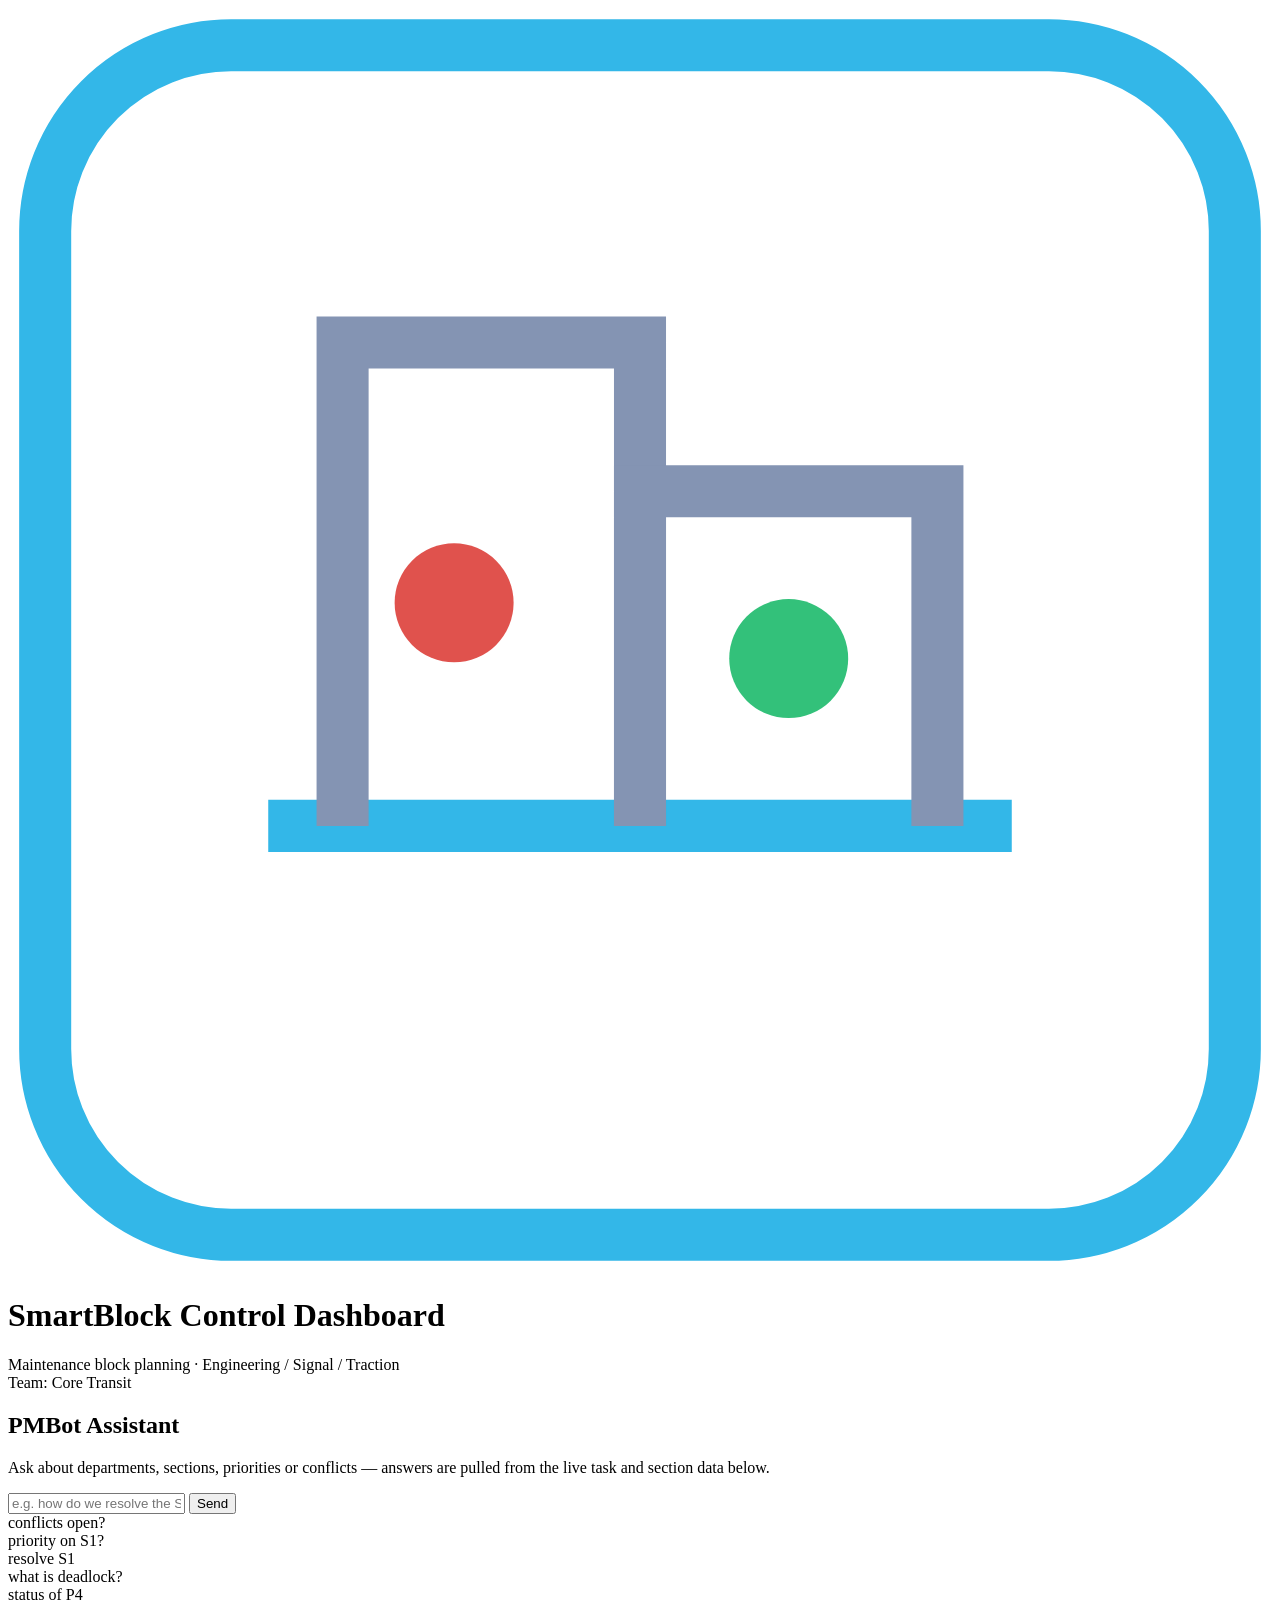
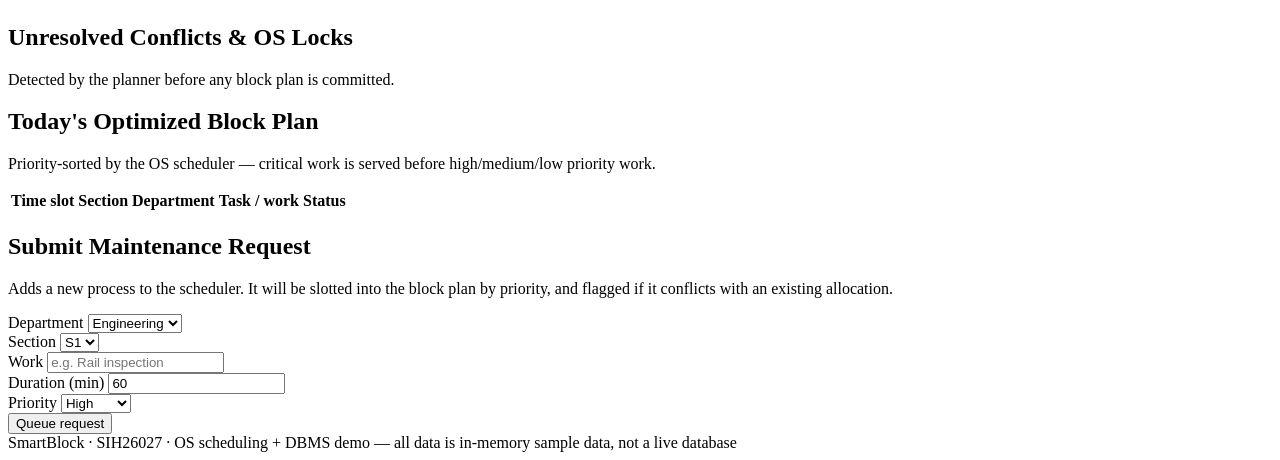
==== frontend/index.html @ 243f88e5 "Add initial HTML structure for SmartBlock dashboard" ====
<!DOCTYPE html>
<html lang="en">
<head>
<meta charset="UTF-8">
<meta name="viewport" content="width=device-width, initial-scale=1.0">
<title>SmartBlock — Control Dashboard</title>
<link rel="stylesheet" href="styles.css">
</head>
<body>
<div class="wrap">

  <header>
    <div class="title-block">
      <svg class="rail-mark" viewBox="0 0 34 34" fill="none">
        <rect x="1" y="1" width="32" height="32" rx="5" stroke="#33b7e8" stroke-width="1.4"/>
        <path d="M7 22 L27 22" stroke="#33b7e8" stroke-width="1.4"/>
        <path d="M9 22 L9 9 L17 9 L17 22" stroke="#8494b3" stroke-width="1.4" fill="none"/>
        <path d="M17 22 L17 13 L25 13 L25 22" stroke="#8494b3" stroke-width="1.4" fill="none"/>
        <circle cx="12" cy="16" r="1.6" fill="#e0524d"/>
        <circle cx="21" cy="17.5" r="1.6" fill="#33c17a"/>
      </svg>
      <div>
        <h1>SmartBlock Control Dashboard</h1>
        <div class="subtitle">Maintenance block planning · Engineering / Signal / Traction</div>
      </div>
    </div>
    <div class="team-badge" id="teamBadge">Team: Core Transit</div>
  </header>

  <section class="stats" id="statStrip"></section>

  <section class="grid-2">
    <div class="panel">
      <h2><span class="dot"></span>PMBot Assistant</h2>
      <p class="hint">Ask about departments, sections, priorities or conflicts — answers are pulled from the live task and section data below.</p>
      <div class="chat-log" id="chatLog"></div>
      <div class="chat-input-row">
        <input id="chatInput" type="text" placeholder="e.g. how do we resolve the S1 conflict?" autocomplete="off">
        <button id="chatSend">Send</button>
      </div>
      <div class="suggest-row">
        <div class="suggest-chip" data-q="How many conflicts are open?">conflicts open?</div>
        <div class="suggest-chip" data-q="Who has priority on S1?">priority on S1?</div>
        <div class="suggest-chip" data-q="Resolve the S1 conflict">resolve S1</div>
        <div class="suggest-chip" data-q="What is deadlock?">what is deadlock?</div>
        <div class="suggest-chip" data-q="Status of P4">status of P4</div>
      </div>
    </div>

    <div class="panel">
      <h2><span class="dot" style="background:var(--red);box-shadow:0 0 6px var(--red);"></span>Unresolved Conflicts &amp; OS Locks</h2>
      <p class="hint">Detected by the planner before any block plan is committed.</p>
      <ul class="conflict-list" id="conflictList"></ul>
    </div>
  </section>

  <section class="panel table-panel">
    <h2><span class="dot" style="background:var(--green);box-shadow:0 0 6px var(--green);"></span>Today's Optimized Block Plan</h2>
    <p class="hint">Priority-sorted by the OS scheduler — critical work is served before high/medium/low priority work.</p>
    <table>
      <thead>
        <tr><th>Time slot</th><th>Section</th><th>Department</th><th>Task / work</th><th>Status</th></tr>
      </thead>
      <tbody id="planBody"></tbody>
    </table>
  </section>

 
  <section class="panel" id="requestPanel">
    <h2><span class="dot" style="background:var(--amber);box-shadow:0 0 6px var(--amber);"></span>Submit Maintenance Request</h2>
    <p class="hint">Adds a new process to the scheduler. It will be slotted into the block plan by priority, and flagged if it conflicts with an existing allocation.</p>
    <form id="requestForm" class="request-form">
      <div class="field">
        <label for="fDept">Department</label>
        <select id="fDept">
          <option>Engineering</option>
          <option>Signal</option>
          <option>Traction</option>
        </select>
      </div>
      <div class="field">
        <label for="fSection">Section</label>
        <select id="fSection">
          <option>S1</option>
          <option>S2</option>
          <option>S3</option>
        </select>
      </div>
      <div class="field">
        <label for="fWork">Work</label>
        <input id="fWork" type="text" placeholder="e.g. Rail inspection" required>
      </div>
      <div class="field">
        <label for="fDuration">Duration (min)</label>
        <input id="fDuration" type="number" min="15" step="15" value="60" required>
      </div>
      <div class="field">
        <label for="fPriority">Priority</label>
        <select id="fPriority">
          <option value="1">Critical</option>
          <option value="2" selected>High</option>
          <option value="3">Medium</option>
          <option value="4">Low</option>
        </select>
      </div>
      <button type="submit">Queue request</button>
    </form>
    <div id="requestFeedback" class="request-feedback" aria-live="polite"></div>
  </section>

  <footer>SmartBlock · SIH26027 · OS scheduling + DBMS demo — all data is in-memory sample data, not a live database</footer>
</div>

<script src="script.js"></script>
</body>
</html>
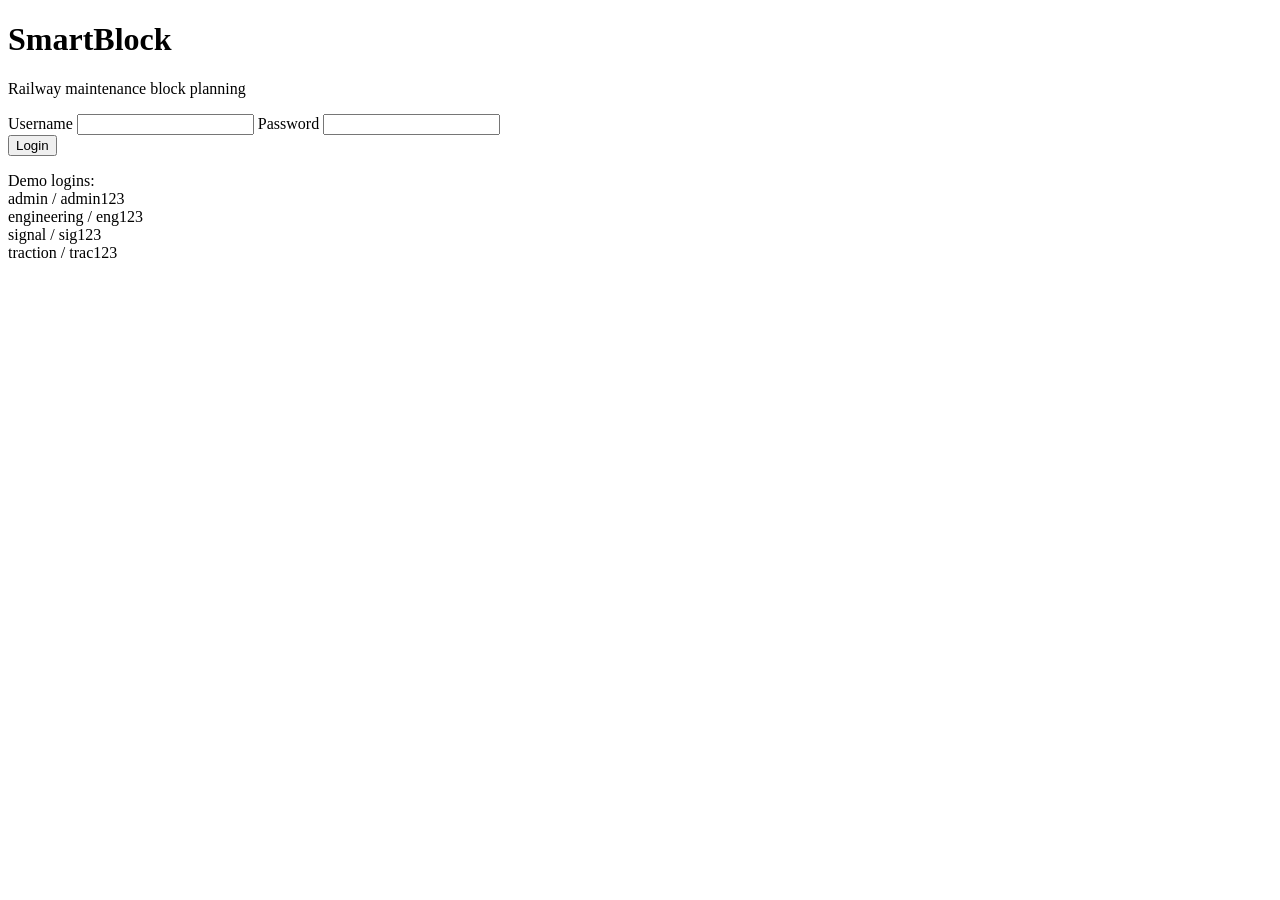
==== commit 9e7f034c: "Refactor login page structure and functionality Updated the login page title and styles, added login" ====
--- a/frontend/index.html
+++ b/frontend/index.html
@@ -1,116 +1,51 @@
 <!DOCTYPE html>
-<html lang="en">
+<html>
 <head>
-<meta charset="UTF-8">
-<meta name="viewport" content="width=device-width, initial-scale=1.0">
-<title>SmartBlock — Control Dashboard</title>
-<link rel="stylesheet" href="styles.css">
+  <title>SmartBlock Login</title>
+  <link rel="stylesheet" href="style.css">
 </head>
 <body>
-<div class="wrap">
+  <div class="box login-box">
+    <h1>SmartBlock</h1>
+    <p class="hint">Railway maintenance block planning</p>
 
-  <header>
-    <div class="title-block">
-      <svg class="rail-mark" viewBox="0 0 34 34" fill="none">
-        <rect x="1" y="1" width="32" height="32" rx="5" stroke="#33b7e8" stroke-width="1.4"/>
-        <path d="M7 22 L27 22" stroke="#33b7e8" stroke-width="1.4"/>
-        <path d="M9 22 L9 9 L17 9 L17 22" stroke="#8494b3" stroke-width="1.4" fill="none"/>
-        <path d="M17 22 L17 13 L25 13 L25 22" stroke="#8494b3" stroke-width="1.4" fill="none"/>
-        <circle cx="12" cy="16" r="1.6" fill="#e0524d"/>
-        <circle cx="21" cy="17.5" r="1.6" fill="#33c17a"/>
-      </svg>
-      <div>
-        <h1>SmartBlock Control Dashboard</h1>
-        <div class="subtitle">Maintenance block planning · Engineering / Signal / Traction</div>
-      </div>
-    </div>
-    <div class="team-badge" id="teamBadge">Team: Core Transit</div>
-  </header>
+    <label>Username</label>
+    <input type="text" id="username">
 
-  <section class="stats" id="statStrip"></section>
+    <label>Password</label>
+    <input type="password" id="password">
 
-  <section class="grid-2">
-    <div class="panel">
-      <h2><span class="dot"></span>PMBot Assistant</h2>
-      <p class="hint">Ask about departments, sections, priorities or conflicts — answers are pulled from the live task and section data below.</p>
-      <div class="chat-log" id="chatLog"></div>
-      <div class="chat-input-row">
-        <input id="chatInput" type="text" placeholder="e.g. how do we resolve the S1 conflict?" autocomplete="off">
-        <button id="chatSend">Send</button>
-      </div>
-      <div class="suggest-row">
-        <div class="suggest-chip" data-q="How many conflicts are open?">conflicts open?</div>
-        <div class="suggest-chip" data-q="Who has priority on S1?">priority on S1?</div>
-        <div class="suggest-chip" data-q="Resolve the S1 conflict">resolve S1</div>
-        <div class="suggest-chip" data-q="What is deadlock?">what is deadlock?</div>
-        <div class="suggest-chip" data-q="Status of P4">status of P4</div>
-      </div>
-    </div>
+    <div class="error" id="error"></div>
+    <button onclick="doLogin()">Login</button>
 
-    <div class="panel">
-      <h2><span class="dot" style="background:var(--red);box-shadow:0 0 6px var(--red);"></span>Unresolved Conflicts &amp; OS Locks</h2>
-      <p class="hint">Detected by the planner before any block plan is committed.</p>
-      <ul class="conflict-list" id="conflictList"></ul>
-    </div>
-  </section>
+    <p class="hint">
+      Demo logins:<br>
+      admin / admin123<br>
+      engineering / eng123<br>
+      signal / sig123<br>
+      traction / trac123
+    </p>
+  </div>
 
-  <section class="panel table-panel">
-    <h2><span class="dot" style="background:var(--green);box-shadow:0 0 6px var(--green);"></span>Today's Optimized Block Plan</h2>
-    <p class="hint">Priority-sorted by the OS scheduler — critical work is served before high/medium/low priority work.</p>
-    <table>
-      <thead>
-        <tr><th>Time slot</th><th>Section</th><th>Department</th><th>Task / work</th><th>Status</th></tr>
-      </thead>
-      <tbody id="planBody"></tbody>
-    </table>
-  </section>
+  <script src="script.js"></script>
+  <script>
+    function doLogin() {
+      var u = document.getElementById('username').value.trim().toLowerCase();
+      var p = document.getElementById('password').value;
+      var found = USERS.filter(function (x) { return x.username === u && x.password === p; })[0];
 
- 
-  <section class="panel" id="requestPanel">
-    <h2><span class="dot" style="background:var(--amber);box-shadow:0 0 6px var(--amber);"></span>Submit Maintenance Request</h2>
-    <p class="hint">Adds a new process to the scheduler. It will be slotted into the block plan by priority, and flagged if it conflicts with an existing allocation.</p>
-    <form id="requestForm" class="request-form">
-      <div class="field">
-        <label for="fDept">Department</label>
-        <select id="fDept">
-          <option>Engineering</option>
-          <option>Signal</option>
-          <option>Traction</option>
-        </select>
-      </div>
-      <div class="field">
-        <label for="fSection">Section</label>
-        <select id="fSection">
-          <option>S1</option>
-          <option>S2</option>
-          <option>S3</option>
-        </select>
-      </div>
-      <div class="field">
-        <label for="fWork">Work</label>
-        <input id="fWork" type="text" placeholder="e.g. Rail inspection" required>
-      </div>
-      <div class="field">
-        <label for="fDuration">Duration (min)</label>
-        <input id="fDuration" type="number" min="15" step="15" value="60" required>
-      </div>
-      <div class="field">
-        <label for="fPriority">Priority</label>
-        <select id="fPriority">
-          <option value="1">Critical</option>
-          <option value="2" selected>High</option>
-          <option value="3">Medium</option>
-          <option value="4">Low</option>
-        </select>
-      </div>
-      <button type="submit">Queue request</button>
-    </form>
-    <div id="requestFeedback" class="request-feedback" aria-live="polite"></div>
-  </section>
+      if (!found) {
+        document.getElementById('error').textContent = 'Wrong username or password';
+        return;
+      }
+      sessionStorage.setItem('user', JSON.stringify(found));
+      window.location = found.role === 'admin' ? 'admin.html' : 'department.html';
+    }
 
-  <footer>SmartBlock · SIH26027 · OS scheduling + DBMS demo — all data is in-memory sample data, not a live database</footer>
-</div>
-
-<script src="script.js"></script>
+    document.getElementById('password').onkeydown = function (e) {
+      if (e.key === 'Enter') doLogin();
+    };
+  </script>
 </body>
 </html>
+
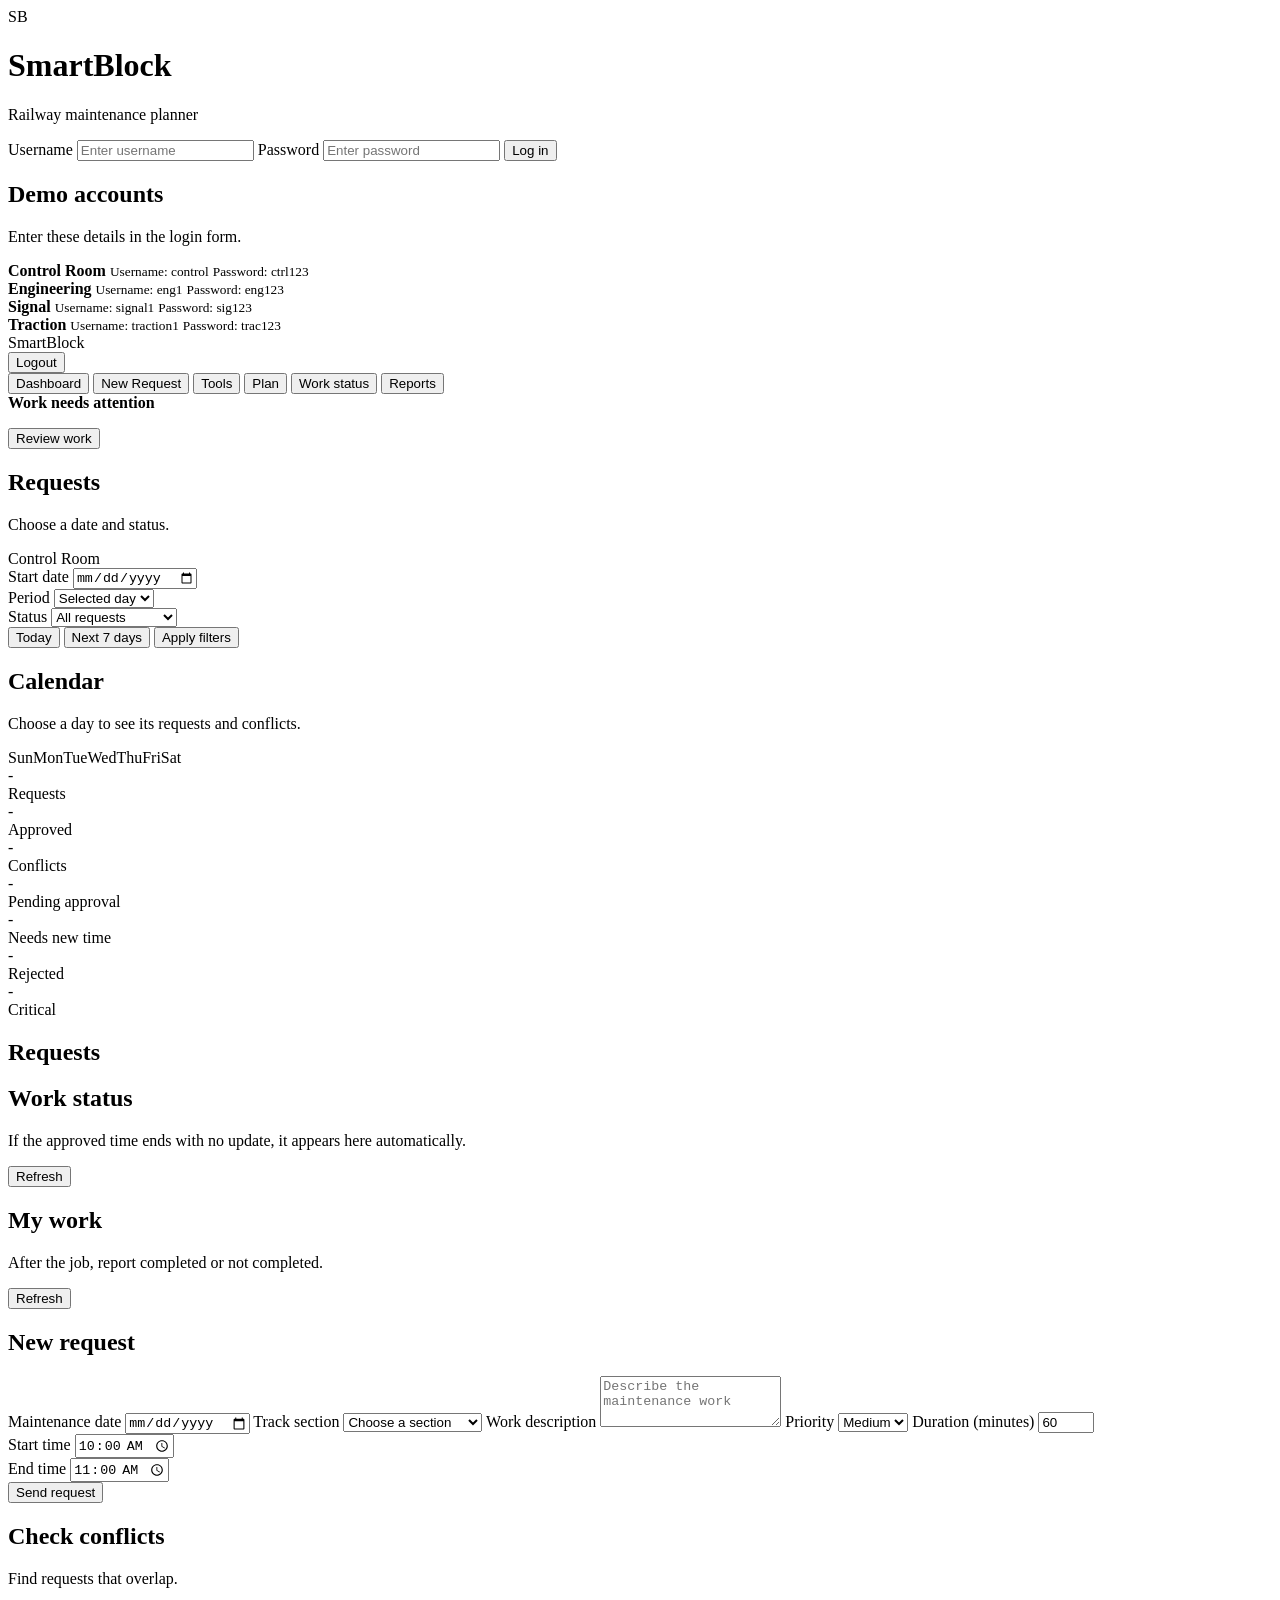
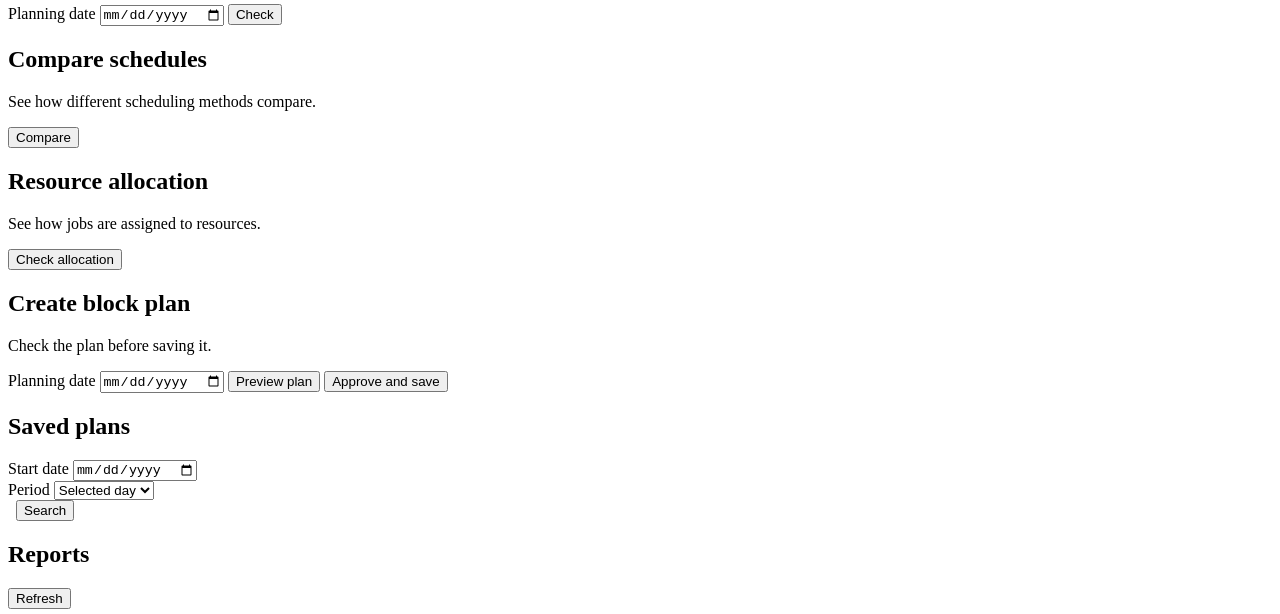
==== commit 8d8333c1: "Revamp login page with new layout and features Updated the login page layout and functionality, incl" ====
--- a/frontend/index.html
+++ b/frontend/index.html
@@ -1,51 +1,316 @@
 <!DOCTYPE html>
-<html>
+<html lang="en">
 <head>
-  <title>SmartBlock Login</title>
-  <link rel="stylesheet" href="style.css">
+<meta charset="UTF-8">
+<meta name="viewport" content="width=device-width, initial-scale=1.0">
+<title>SmartBlock</title>
+<link rel="stylesheet" href="css/style.css">
 </head>
 <body>
-  <div class="box login-box">
-    <h1>SmartBlock</h1>
-    <p class="hint">Railway maintenance block planning</p>
-
-    <label>Username</label>
-    <input type="text" id="username">
-
-    <label>Password</label>
-    <input type="password" id="password">
-
-    <div class="error" id="error"></div>
-    <button onclick="doLogin()">Login</button>
-
-    <p class="hint">
-      Demo logins:<br>
-      admin / admin123<br>
-      engineering / eng123<br>
-      signal / sig123<br>
-      traction / trac123
-    </p>
+
+<div id="loginScreen" class="login-wrap">
+  <div class="login-card">
+    <div class="login-heading">
+      <div class="logo">SB</div>
+      <div>
+        <h1>SmartBlock</h1>
+        <p class="sub">Railway maintenance planner</p>
+      </div>
+    </div>
+
+    <form id="loginForm" onsubmit="event.preventDefault(); doLogin();">
+      <label for="username">Username</label>
+      <input id="username" placeholder="Enter username" autocomplete="username" required>
+      <label for="password">Password</label>
+      <input id="password" type="password" placeholder="Enter password" autocomplete="current-password" required>
+      <button class="btn-main" type="submit">Log in</button>
+      <p id="loginError" class="error" role="alert"></p>
+    </form>
+
+    <div class="demo-box">
+      <h2>Demo accounts</h2>
+      <p class="note">Enter these details in the login form.</p>
+      <div class="demo-list">
+        <div class="demo-account">
+          <strong>Control Room</strong>
+          <small>Username: control</small>
+          <small>Password: ctrl123</small>
+        </div>
+        <div class="demo-account">
+          <strong>Engineering</strong>
+          <small>Username: eng1</small>
+          <small>Password: eng123</small>
+        </div>
+        <div class="demo-account">
+          <strong>Signal</strong>
+          <small>Username: signal1</small>
+          <small>Password: sig123</small>
+        </div>
+        <div class="demo-account">
+          <strong>Traction</strong>
+          <small>Username: traction1</small>
+          <small>Password: trac123</small>
+        </div>
+      </div>
+    </div>
   </div>
-
-  <script src="script.js"></script>
-  <script>
-    function doLogin() {
-      var u = document.getElementById('username').value.trim().toLowerCase();
-      var p = document.getElementById('password').value;
-      var found = USERS.filter(function (x) { return x.username === u && x.password === p; })[0];
-
-      if (!found) {
-        document.getElementById('error').textContent = 'Wrong username or password';
-        return;
-      }
-      sessionStorage.setItem('user', JSON.stringify(found));
-      window.location = found.role === 'admin' ? 'admin.html' : 'department.html';
-    }
-
-    document.getElementById('password').onkeydown = function (e) {
-      if (e.key === 'Enter') doLogin();
-    };
-  </script>
+</div>
+
+<div id="app" class="hidden">
+
+  <header class="topbar">
+    <div class="brand">SmartBlock</div>
+    <div class="who">
+      <span id="whoami"></span>
+      <button class="btn-small" onclick="doLogout()">Logout</button>
+    </div>
+  </header>
+
+  <nav class="tabs">
+    <button class="tab active" data-roles="DEPARTMENT,CONTROL" onclick="showTab('dashboard', this)">Dashboard</button>
+    <button class="tab" data-roles="DEPARTMENT" onclick="showTab('request', this)">New Request</button>
+    <button class="tab" data-roles="CONTROL" onclick="showTab('engine', this)">Tools</button>
+    <button class="tab" data-roles="CONTROL" onclick="showTab('plan', this)">Plan</button>
+    <button class="tab" data-roles="DEPARTMENT,CONTROL" onclick="showTab('completion', this)">Work status</button>
+    <button class="tab" data-roles="CONTROL" onclick="showTab('reports', this)">Reports</button>
+  </nav>
+
+  <div id="workStatusAlert" class="work-alert hidden" role="status" aria-live="polite">
+    <div><strong id="workStatusAlertTitle">Work needs attention</strong><p id="workStatusAlertText"></p></div>
+    <button class="btn-small" type="button" onclick="openWorkStatus()">Review work</button>
+  </div>
+
+  <main>
+
+    <section id="dashboard" class="page">
+      <div id="controlDashboardFilters" class="panel dashboard-filter-panel hidden">
+        <div class="section-heading">
+          <div>
+            <h2>Requests</h2>
+            <p class="note">Choose a date and status.</p>
+          </div>
+          <span class="tag good">Control Room</span>
+        </div>
+        <div class="row dashboard-filters">
+          <div>
+            <label for="dashDate">Start date</label>
+            <input id="dashDate" type="date">
+          </div>
+          <div>
+            <label for="dashRange">Period</label>
+            <select id="dashRange">
+              <option value="day">Selected day</option>
+              <option value="week">Next 7 days</option>
+              <option value="month">This month</option>
+            </select>
+          </div>
+          <div>
+            <label for="dashStatus">Status</label>
+            <select id="dashStatus">
+              <option value="all">All requests</option>
+              <option value="PENDING">Pending approval</option>
+              <option value="APPROVED">Approved</option>
+              <option value="RESCHEDULE_REQUIRED">Needs new time</option>
+              <option value="REJECTED">Rejected</option>
+              <option value="RESCHEDULED">Revised</option>
+              <option value="WITHDRAWN">Withdrawn</option>
+              <option value="CONFLICT">Conflict</option>
+              <option value="CRITICAL">Critical</option>
+            </select>
+          </div>
+        </div>
+        <div class="dashboard-actions">
+          <button class="btn-grey" onclick="setDashboardPeriod('today')">Today</button>
+          <button class="btn-grey" onclick="setDashboardPeriod('week')">Next 7 days</button>
+          <button class="btn-main" onclick="loadDashboard()">Apply filters</button>
+        </div>
+        <p id="dashboardRangeLabel" class="note range-label"></p>
+      </div>
+
+      <div id="dashboardCalendarPanel" class="panel dashboard-calendar-panel hidden">
+        <div class="section-heading">
+          <div>
+            <h2>Calendar</h2>
+            <p class="note">Choose a day to see its requests and conflicts.</p>
+          </div>
+          <span id="calendarMonthLabel" class="tag good"></span>
+        </div>
+        <div class="calendar-weekdays"><span>Sun</span><span>Mon</span><span>Tue</span><span>Wed</span><span>Thu</span><span>Fri</span><span>Sat</span></div>
+        <div id="dashboardCalendar" class="calendar-grid"></div>
+      </div>
+
+      <div class="cards">
+        <div class="card blue">   <div class="num" id="cRequests">-</div><div class="lbl">Requests</div></div>
+        <div class="card green">  <div class="num" id="cApproved">-</div><div class="lbl">Approved</div></div>
+        <div class="card orange" id="conflictCard"> <div class="num" id="cConflicts">-</div><div class="lbl" id="cConflictsLabel">Conflicts</div></div>
+        <div class="card amber" id="pendingCard"> <div class="num" id="cPending">-</div><div class="lbl">Pending approval</div></div>
+        <div class="card orange">  <div class="num" id="cReschedule">-</div><div class="lbl">Needs new time</div></div>
+        <div class="card red">     <div class="num" id="cRejected">-</div><div class="lbl">Rejected</div></div>
+        <div class="card red">     <div class="num" id="cCritical">-</div><div class="lbl">Critical</div></div>
+      </div>
+
+
+      <div class="panel">
+        <h2 id="dashTitle">Requests</h2>
+        <p id="dashboardTableNote" class="note"></p>
+        <div id="taskTable"></div>
+      </div>
+    </section>
+
+    <section id="completion" class="page hidden">
+      <div id="completionStatusPanel" class="panel hidden">
+        <div class="section-heading">
+          <div>
+            <h2>Work status</h2>
+            <p class="note">If the approved time ends with no update, it appears here automatically.</p>
+          </div>
+          <button class="btn-grey" onclick="loadCompletionPanel()">Refresh</button>
+        </div>
+        <div id="completionSummary" class="cards"></div>
+        <div id="completionTable"></div>
+      </div>
+      <div id="departmentCompletionPanel" class="panel hidden">
+        <div class="section-heading">
+          <div>
+            <h2>My work</h2>
+            <p class="note">After the job, report completed or not completed.</p>
+          </div>
+          <button class="btn-grey" onclick="loadDepartmentCompletion()">Refresh</button>
+        </div>
+        <div id="departmentCompletionTable"></div>
+      </div>
+    </section>
+
+    <section id="request" class="page hidden">
+      <div class="panel narrow">
+        <h2>New request</h2>
+
+        <input id="fRevisesTaskId" type="hidden" value="">
+        <div id="revisionNotice" class="note hidden" role="status"></div>
+
+        <label>Maintenance date</label>
+        <input id="fDate" type="date" required>
+
+        <label for="fSection">Track section</label>
+        <select id="fSection" required>
+          <option value="" selected disabled>Choose a section</option>
+          <option value="S1">S1 — North Track</option>
+          <option value="S2">S2 — Central Track</option>
+          <option value="S3">S3 — South Track</option>
+        </select>
+
+        <label for="fWork">Work description</label>
+        <textarea id="fWork" rows="3" placeholder="Describe the maintenance work" required minlength="3" maxlength="100"></textarea>
+
+        <label>Priority</label>
+        <select id="fPriority">
+          <option>Critical</option><option>High</option>
+          <option selected>Medium</option><option>Low</option>
+        </select>
+
+        <label>Duration (minutes)</label>
+        <input id="fDuration" type="number" value="60" min="15" max="720" step="15">
+
+        <div class="row">
+          <div>
+            <label>Start time</label>
+            <input id="fStart" type="time" value="10:00" required>
+          </div>
+          <div>
+            <label>End time</label>
+            <input id="fEnd" type="time" value="11:00" required>
+          </div>
+        </div>
+
+        <button id="submitRequestButton" type="button" class="btn-main" onclick="submitTask()">Send request</button>
+        <p id="requestMsg" class="ok-msg"></p>
+      </div>
+    </section>
+
+    <section id="engine" class="page hidden">
+
+      <div class="panel">
+        <h2>Check conflicts</h2>
+        <p class="note">Find requests that overlap.</p>
+        <label>Planning date</label>
+        <input id="engineDate" type="date" onchange="syncPlannerDate('engineDate')">
+        <button class="btn-main" onclick="loadConflicts()">Check</button>
+        <div id="conflictBox"></div>
+      </div>
+
+      <div class="panel">
+        <h2>Compare schedules</h2>
+        <p class="note">See how different scheduling methods compare.</p>
+        <button class="btn-main" onclick="loadScheduling()">Compare</button>
+        <div id="schedBox"></div>
+      </div>
+
+      <div class="panel">
+        <h2>Resource allocation</h2>
+        <p class="note">See how jobs are assigned to resources.</p>
+        <button class="btn-main" onclick="loadAllocation()">Check allocation</button>
+        <div id="allocBox"></div>
+      </div>
+
+</section>
+
+    <section id="plan" class="page hidden">
+      <div class="panel">
+        <h2>Create block plan</h2>
+        <p class="note">Check the plan before saving it.</p>
+        <label>Planning date</label>
+        <input id="planDate" type="date" onchange="syncPlannerDate('planDate')">
+
+        <button class="btn-main" onclick="loadPlan()">Preview plan</button>
+        <button class="btn-ok" onclick="approvePlan()">Approve and save</button>
+
+        <div id="planBox"></div>
+        <div id="approveBox"></div>
+      </div>
+
+      <div class="panel">
+        <div class="section-heading">
+          <div>
+            <h2>Saved plans</h2>
+            
+          </div>
+        </div>
+        <div class="row planner-filters">
+          <div>
+            <label for="savedPlanDate">Start date</label>
+            <input id="savedPlanDate" type="date">
+          </div>
+          <div>
+            <label for="savedPlanRange">Period</label>
+            <select id="savedPlanRange">
+              <option value="day">Selected day</option>
+              <option value="week">Next 7 days</option>
+              <option value="month">This month</option>
+            </select>
+          </div>
+          <div class="filter-action">
+            <label>&nbsp;</label>
+            <button class="btn-main" onclick="loadSavedPlans()">Search</button>
+          </div>
+        </div>
+        <div id="savedPlanSummary" class="saved-summary"></div>
+        <div id="savedPlanBox"></div>
+      </div>
+    </section>
+
+    <section id="reports" class="page hidden">
+      <div class="panel">
+        <h2>Reports</h2>
+        
+        <button class="btn-main" onclick="loadReports()">Refresh</button>
+        <div id="reportBox"></div>
+      </div>
+    </section>
+
+  </main>
+</div>
+
+<script src="js/app.js?v=20261016-no-prompt"></script>
 </body>
 </html>
 
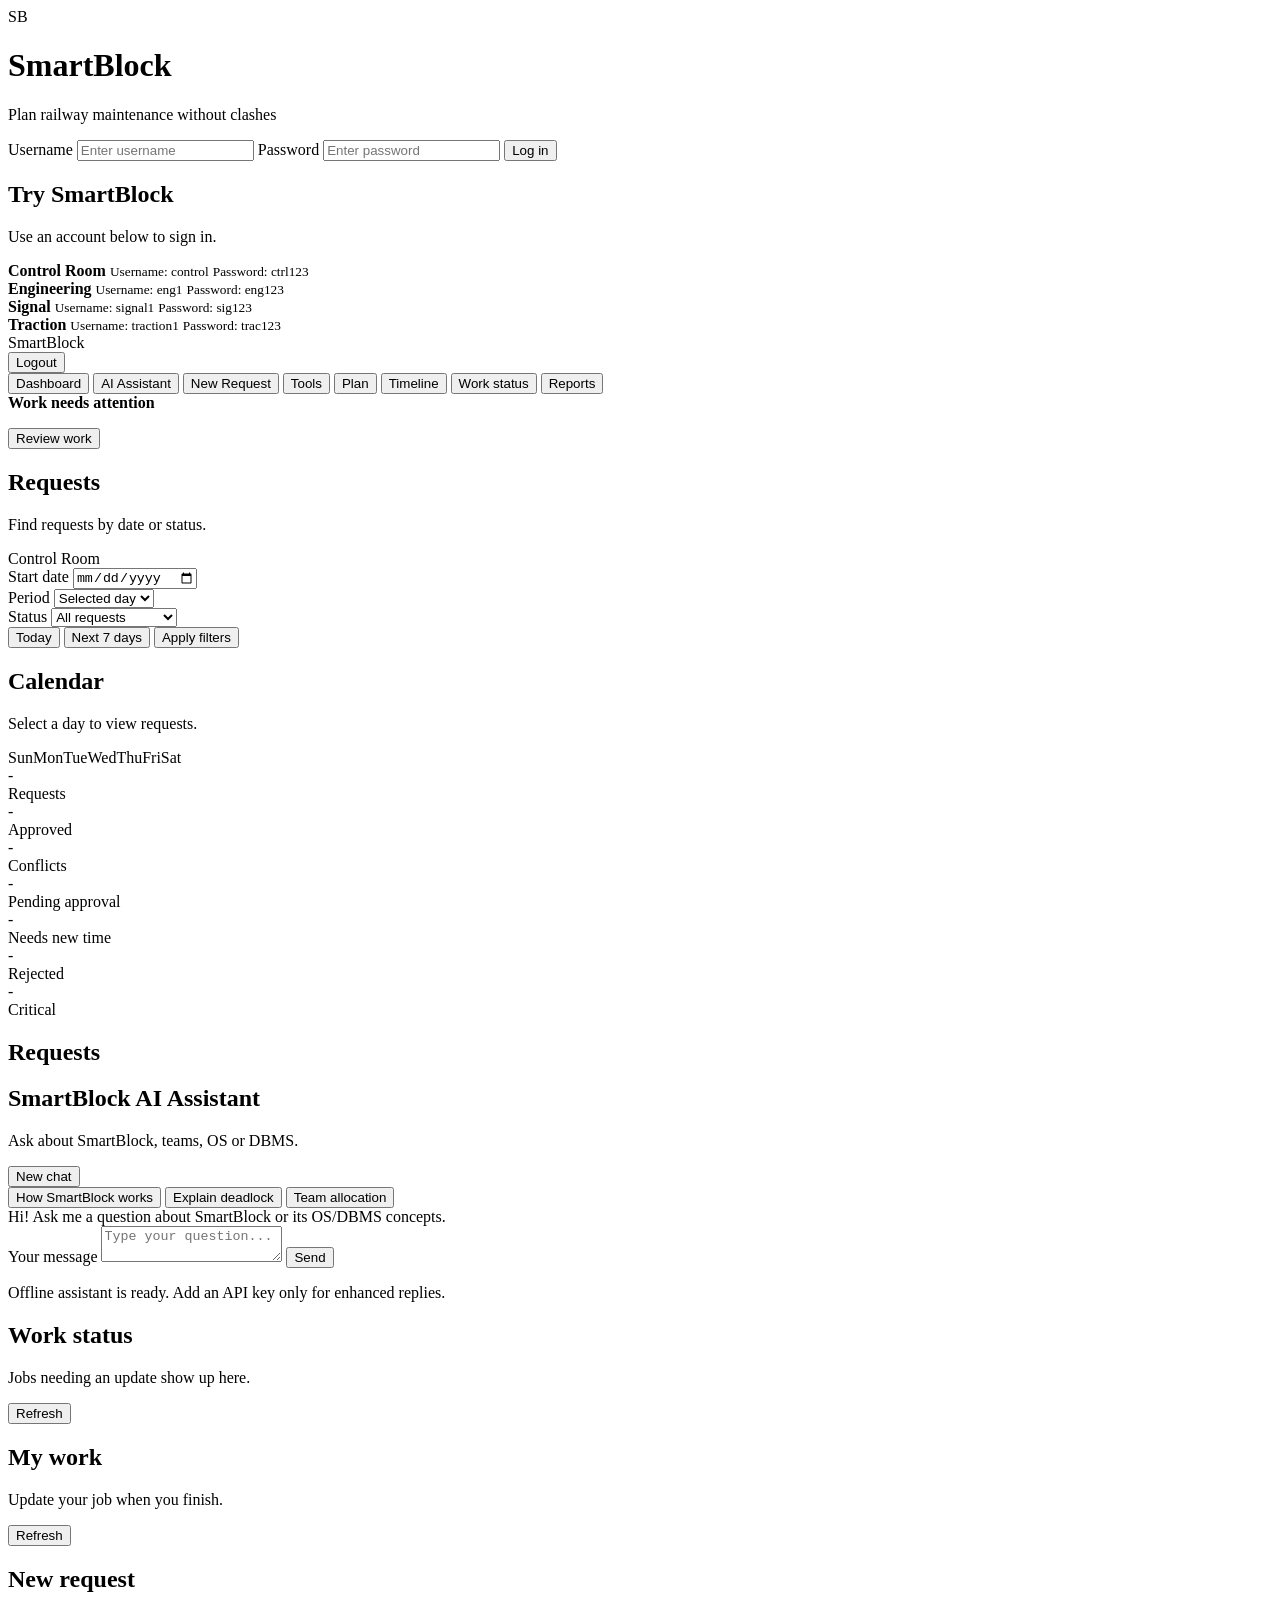
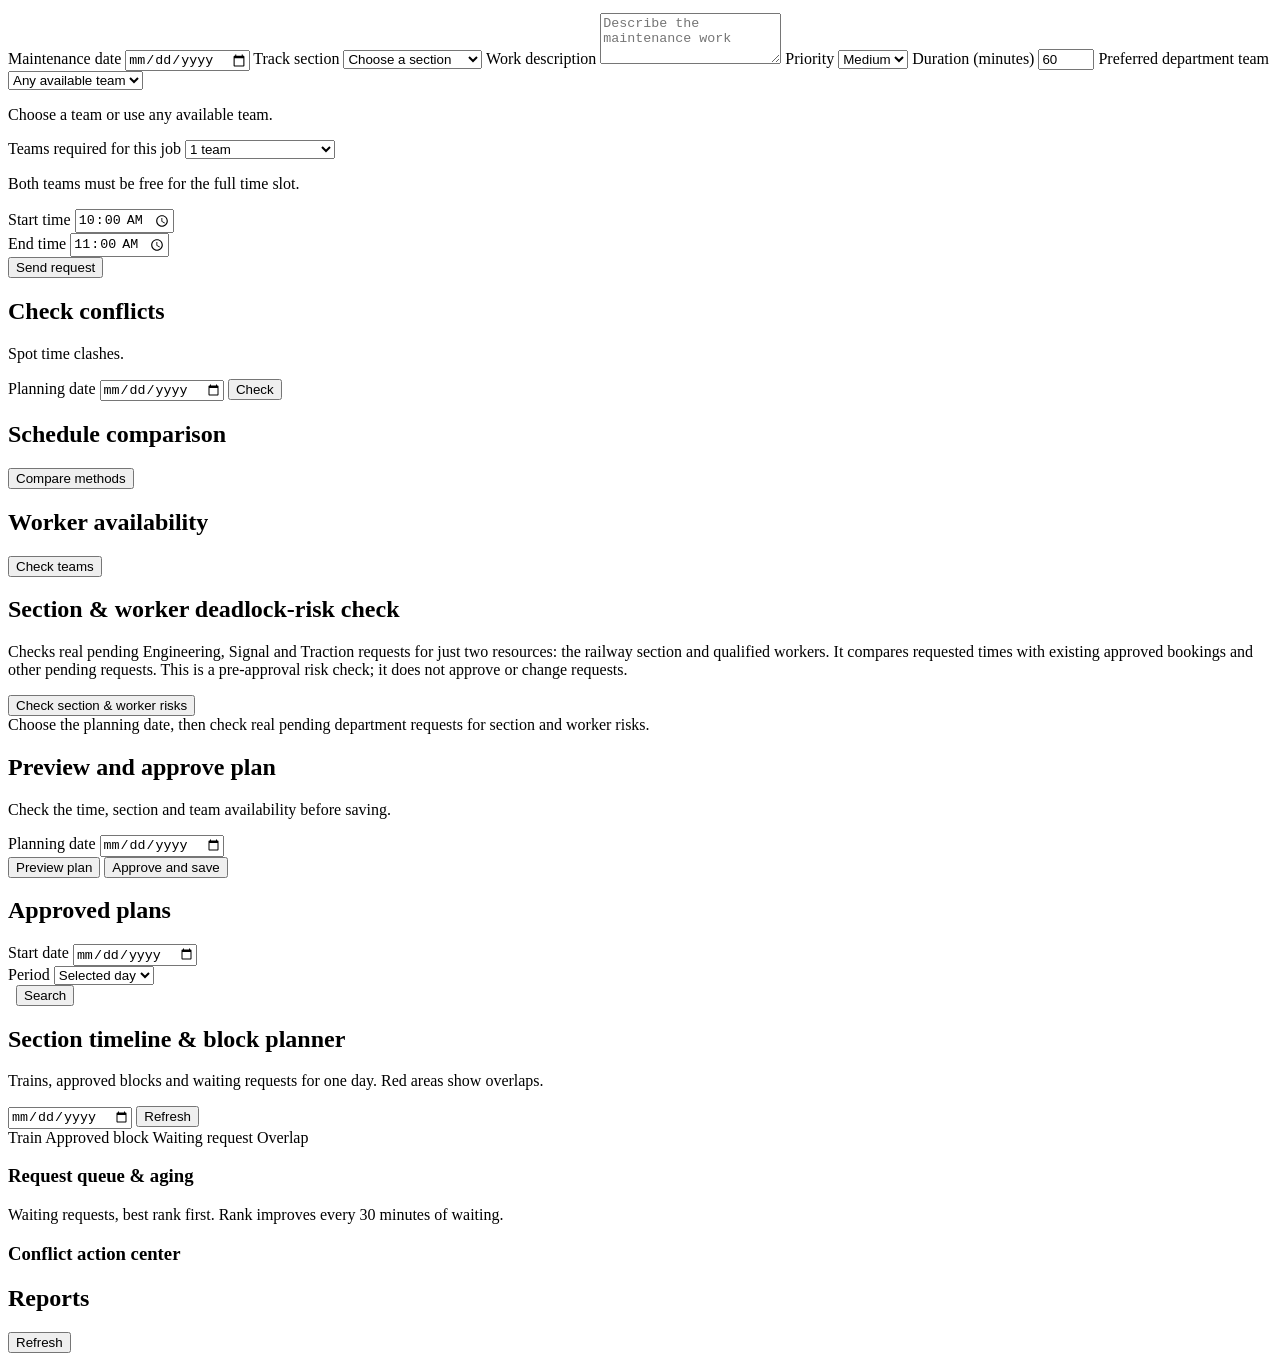
==== commit 3b8a8982: "Revise text content and add AI Assistant section Updated various text descriptions for clarity and a" ====
--- a/frontend/index.html
+++ b/frontend/index.html
@@ -4,7 +4,7 @@
 <meta charset="UTF-8">
 <meta name="viewport" content="width=device-width, initial-scale=1.0">
 <title>SmartBlock</title>
-<link rel="stylesheet" href="css/style.css">
+<link rel="stylesheet" href="css/style.css?v=20261026-timeline">
 </head>
 <body>
 
@@ -14,7 +14,7 @@
       <div class="logo">SB</div>
       <div>
         <h1>SmartBlock</h1>
-        <p class="sub">Railway maintenance planner</p>
+        <p class="sub">Plan railway maintenance without clashes</p>
       </div>
     </div>
 
@@ -28,8 +28,8 @@
     </form>
 
     <div class="demo-box">
-      <h2>Demo accounts</h2>
-      <p class="note">Enter these details in the login form.</p>
+      <h2>Try SmartBlock</h2>
+      <p class="note">Use an account below to sign in.</p>
       <div class="demo-list">
         <div class="demo-account">
           <strong>Control Room</strong>
@@ -68,9 +68,11 @@
 
   <nav class="tabs">
     <button class="tab active" data-roles="DEPARTMENT,CONTROL" onclick="showTab('dashboard', this)">Dashboard</button>
+    <button class="tab" data-roles="DEPARTMENT,CONTROL" onclick="showTab('assistant', this)">AI Assistant</button>
     <button class="tab" data-roles="DEPARTMENT" onclick="showTab('request', this)">New Request</button>
     <button class="tab" data-roles="CONTROL" onclick="showTab('engine', this)">Tools</button>
     <button class="tab" data-roles="CONTROL" onclick="showTab('plan', this)">Plan</button>
+    <button class="tab" data-roles="CONTROL" onclick="showTab('timeline', this)">Timeline</button>
     <button class="tab" data-roles="DEPARTMENT,CONTROL" onclick="showTab('completion', this)">Work status</button>
     <button class="tab" data-roles="CONTROL" onclick="showTab('reports', this)">Reports</button>
   </nav>
@@ -87,7 +89,7 @@
         <div class="section-heading">
           <div>
             <h2>Requests</h2>
-            <p class="note">Choose a date and status.</p>
+            <p class="note">Find requests by date or status.</p>
           </div>
           <span class="tag good">Control Room</span>
         </div>
@@ -131,7 +133,7 @@
         <div class="section-heading">
           <div>
             <h2>Calendar</h2>
-            <p class="note">Choose a day to see its requests and conflicts.</p>
+            <p class="note">Select a day to view requests.</p>
           </div>
           <span id="calendarMonthLabel" class="tag good"></span>
         </div>
@@ -157,12 +159,38 @@
       </div>
     </section>
 
+    <section id="assistant" class="page hidden">
+      <div class="panel chat-panel">
+        <div class="section-heading">
+          <div>
+            <h2>SmartBlock AI Assistant</h2>
+            <p class="note">Ask about SmartBlock, teams, OS or DBMS.</p>
+          </div>
+          <button class="btn-grey" type="button" onclick="clearChat()">New chat</button>
+        </div>
+        <div class="chat-suggestions" aria-label="Suggested questions">
+          <button class="btn-grey" type="button" onclick="askChatSuggestion('How does SmartBlock work?')">How SmartBlock works</button>
+          <button class="btn-grey" type="button" onclick="askChatSuggestion('Explain deadlock in simple words.')">Explain deadlock</button>
+          <button class="btn-grey" type="button" onclick="askChatSuggestion('How are maintenance teams allocated?')">Team allocation</button>
+        </div>
+        <div id="chatMessages" class="chat-messages" role="log" aria-live="polite">
+          <div class="chat-bubble assistant-bubble">Hi! Ask me a question about SmartBlock or its OS/DBMS concepts.</div>
+        </div>
+        <form id="chatForm" class="chat-form" onsubmit="event.preventDefault(); sendChatMessage();">
+          <label class="sr-only" for="chatInput">Your message</label>
+          <textarea id="chatInput" rows="2" maxlength="1500" placeholder="Type your question..." required></textarea>
+          <button id="chatSendButton" class="btn-main" type="submit">Send</button>
+        </form>
+        <p id="chatStatus" class="note" aria-live="polite">Offline assistant is ready. Add an API key only for enhanced replies.</p>
+      </div>
+    </section>
+
     <section id="completion" class="page hidden">
       <div id="completionStatusPanel" class="panel hidden">
         <div class="section-heading">
           <div>
             <h2>Work status</h2>
-            <p class="note">If the approved time ends with no update, it appears here automatically.</p>
+            <p class="note">Jobs needing an update show up here.</p>
           </div>
           <button class="btn-grey" onclick="loadCompletionPanel()">Refresh</button>
         </div>
@@ -173,7 +201,7 @@
         <div class="section-heading">
           <div>
             <h2>My work</h2>
-            <p class="note">After the job, report completed or not completed.</p>
+            <p class="note">Update your job when you finish.</p>
           </div>
           <button class="btn-grey" onclick="loadDepartmentCompletion()">Refresh</button>
         </div>
@@ -211,6 +239,21 @@
         <label>Duration (minutes)</label>
         <input id="fDuration" type="number" value="60" min="15" max="720" step="15">
 
+        <label for="fRequestedTeam">Preferred department team</label>
+        <select id="fRequestedTeam">
+          <option value="ANY" selected>Any available team</option>
+          <option value="A">Team A</option>
+          <option value="B">Team B</option>
+        </select>
+        <p class="note">Choose a team or use any available team.</p>
+
+        <label for="fRequiredWorkers">Teams required for this job</label>
+        <select id="fRequiredWorkers">
+          <option value="1" selected>1 team</option>
+          <option value="2">Both teams (2 teams)</option>
+        </select>
+        <p class="note">Both teams must be free for the full time slot.</p>
+
         <div class="row">
           <div>
             <label>Start time</label>
@@ -231,7 +274,7 @@
 
       <div class="panel">
         <h2>Check conflicts</h2>
-        <p class="note">Find requests that overlap.</p>
+        <p class="note">Spot time clashes.</p>
         <label>Planning date</label>
         <input id="engineDate" type="date" onchange="syncPlannerDate('engineDate')">
         <button class="btn-main" onclick="loadConflicts()">Check</button>
@@ -239,30 +282,37 @@
       </div>
 
       <div class="panel">
-        <h2>Compare schedules</h2>
-        <p class="note">See how different scheduling methods compare.</p>
-        <button class="btn-main" onclick="loadScheduling()">Compare</button>
+        <h2>Schedule comparison</h2>
+        <button class="btn-main" onclick="loadScheduling()">Compare methods</button>
         <div id="schedBox"></div>
       </div>
 
       <div class="panel">
-        <h2>Resource allocation</h2>
-        <p class="note">See how jobs are assigned to resources.</p>
-        <button class="btn-main" onclick="loadAllocation()">Check allocation</button>
+        <h2>Worker availability</h2>
+        <button class="btn-main" onclick="loadAllocation()">Check teams</button>
         <div id="allocBox"></div>
       </div>
 
+      <div class="panel deadlock-panel">
+        <h2>Section &amp; worker deadlock-risk check</h2>
+        <p>Checks real pending Engineering, Signal and Traction requests for just two resources: the railway section and qualified workers. It compares requested times with existing approved bookings and other pending requests. This is a pre-approval risk check; it does not approve or change requests.</p>
+        <button class="btn-main" type="button" onclick="checkRealDepartmentRequests()">Check section &amp; worker risks</button>
+        <div id="workerDeadlockResult" class="deadlock-result" aria-live="polite">Choose the planning date, then check real pending department requests for section and worker risks.</div>
+      </div>
+
 </section>
 
     <section id="plan" class="page hidden">
       <div class="panel">
-        <h2>Create block plan</h2>
-        <p class="note">Check the plan before saving it.</p>
+        <h2>Preview and approve plan</h2>
+        <p class="note">Check the time, section and team availability before saving.</p>
         <label>Planning date</label>
         <input id="planDate" type="date" onchange="syncPlannerDate('planDate')">
 
-        <button class="btn-main" onclick="loadPlan()">Preview plan</button>
-        <button class="btn-ok" onclick="approvePlan()">Approve and save</button>
+        <div class="plan-actions">
+          <button class="btn-main" onclick="loadPlan()">Preview plan</button>
+          <button class="btn-ok" onclick="approvePlan()">Approve and save</button>
+        </div>
 
         <div id="planBox"></div>
         <div id="approveBox"></div>
@@ -270,10 +320,7 @@
 
       <div class="panel">
         <div class="section-heading">
-          <div>
-            <h2>Saved plans</h2>
-            
-          </div>
+          <div><h2>Approved plans</h2></div>
         </div>
         <div class="row planner-filters">
           <div>
@@ -298,6 +345,47 @@
       </div>
     </section>
 
+    <section id="timeline" class="page hidden">
+      <div class="tl-wrap">
+        <div class="tl-head">
+          <div>
+            <h2>Section timeline &amp; block planner</h2>
+            <p class="tl-note">Trains, approved blocks and waiting requests for one day. Red areas show overlaps.</p>
+          </div>
+          <div class="tl-controls">
+            <input id="timelineDate" type="date" aria-label="Timeline date" onchange="loadTimeline()">
+            <button class="tl-btn" type="button" onclick="loadTimeline()">Refresh</button>
+          </div>
+        </div>
+
+        <div class="tl-legend">
+          <span><i class="lg lg-train"></i>Train</span>
+          <span><i class="lg lg-block"></i>Approved block</span>
+          <span><i class="lg lg-req"></i>Waiting request</span>
+          <span><i class="lg lg-conf"></i>Overlap</span>
+        </div>
+
+        <div class="tl-layout">
+          <div class="tl-main">
+            <div id="timelineScroll" class="tl-scroll"><div id="timelineChart"></div></div>
+          </div>
+          <aside class="tl-side">
+            <h3>Request queue &amp; aging</h3>
+            <p class="tl-note">Waiting requests, best rank first. Rank improves every 30 minutes of waiting.</p>
+            <div id="timelineQueue"></div>
+          </aside>
+        </div>
+
+        <div class="tl-actions">
+          <div class="tl-actions-head">
+            <h3>Conflict action center</h3>
+          </div>
+          <div id="timelineConflicts"></div>
+          <p id="timelineMsg" class="tl-msg" role="status"></p>
+        </div>
+      </div>
+    </section>
+
     <section id="reports" class="page hidden">
       <div class="panel">
         <h2>Reports</h2>
@@ -310,7 +398,6 @@
   </main>
 </div>
 
-<script src="js/app.js?v=20261016-no-prompt"></script>
+<script src="js/app.js?v=20261026-timeline"></script>
 </body>
 </html>
-
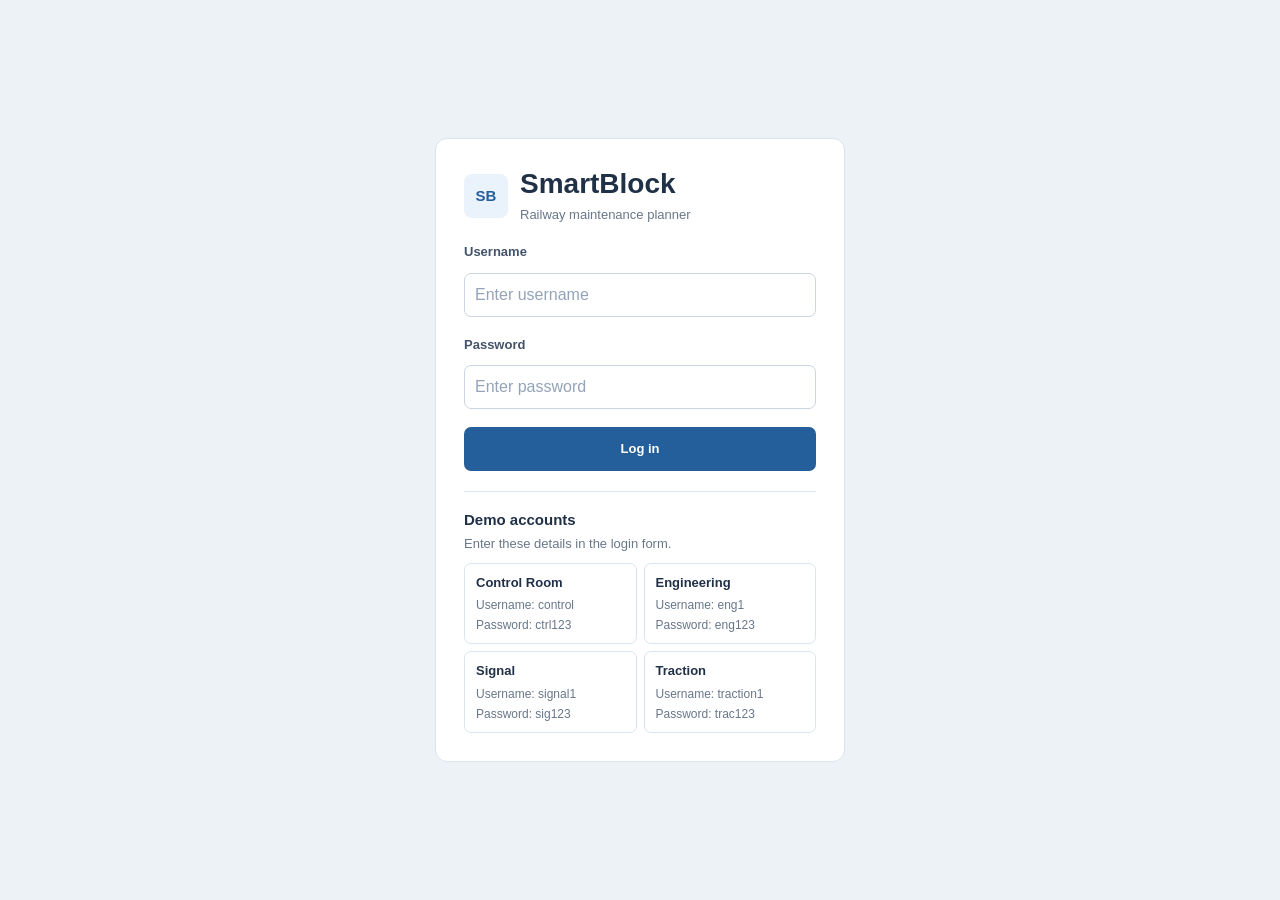
==== commit ca6cc645: "Refactor index.html for clarity and remove AI Assistant Updated various text elements for clarity an" ====
--- a/frontend/index.html
+++ b/frontend/index.html
@@ -3,18 +3,20 @@
 <head>
 <meta charset="UTF-8">
 <meta name="viewport" content="width=device-width, initial-scale=1.0">
+<meta name="description" content="SmartBlock railway maintenance request and block planning system.">
 <title>SmartBlock</title>
-<link rel="stylesheet" href="css/style.css?v=20261026-timeline">
+<link rel="stylesheet" href="style.css">
 </head>
 <body>
 
+<!-- Public sign-in screen; demo credentials are for local demonstration only. -->
 <div id="loginScreen" class="login-wrap">
   <div class="login-card">
     <div class="login-heading">
       <div class="logo">SB</div>
       <div>
         <h1>SmartBlock</h1>
-        <p class="sub">Plan railway maintenance without clashes</p>
+        <p class="sub">Railway maintenance planner</p>
       </div>
     </div>
 
@@ -28,8 +30,8 @@
     </form>
 
     <div class="demo-box">
-      <h2>Try SmartBlock</h2>
-      <p class="note">Use an account below to sign in.</p>
+      <h2>Demo accounts</h2>
+      <p class="note">Enter these details in the login form.</p>
       <div class="demo-list">
         <div class="demo-account">
           <strong>Control Room</strong>
@@ -58,6 +60,7 @@
 
 <div id="app" class="hidden">
 
+  <!-- Authenticated application header and role-filtered navigation. -->
   <header class="topbar">
     <div class="brand">SmartBlock</div>
     <div class="who">
@@ -66,13 +69,12 @@
     </div>
   </header>
 
-  <nav class="tabs">
+  <!-- Tab visibility is a UI convenience; API authorization is enforced by the backend. -->
+  <nav class="tabs" aria-label="Main navigation">
     <button class="tab active" data-roles="DEPARTMENT,CONTROL" onclick="showTab('dashboard', this)">Dashboard</button>
-    <button class="tab" data-roles="DEPARTMENT,CONTROL" onclick="showTab('assistant', this)">AI Assistant</button>
     <button class="tab" data-roles="DEPARTMENT" onclick="showTab('request', this)">New Request</button>
     <button class="tab" data-roles="CONTROL" onclick="showTab('engine', this)">Tools</button>
     <button class="tab" data-roles="CONTROL" onclick="showTab('plan', this)">Plan</button>
-    <button class="tab" data-roles="CONTROL" onclick="showTab('timeline', this)">Timeline</button>
     <button class="tab" data-roles="DEPARTMENT,CONTROL" onclick="showTab('completion', this)">Work status</button>
     <button class="tab" data-roles="CONTROL" onclick="showTab('reports', this)">Reports</button>
   </nav>
@@ -84,12 +86,13 @@
 
   <main>
 
+    <!-- Dashboard filters, calendar, request metrics, and request list. -->
     <section id="dashboard" class="page">
       <div id="controlDashboardFilters" class="panel dashboard-filter-panel hidden">
         <div class="section-heading">
           <div>
             <h2>Requests</h2>
-            <p class="note">Find requests by date or status.</p>
+            <p class="note">Choose a date and status.</p>
           </div>
           <span class="tag good">Control Room</span>
         </div>
@@ -133,7 +136,7 @@
         <div class="section-heading">
           <div>
             <h2>Calendar</h2>
-            <p class="note">Select a day to view requests.</p>
+            <p class="note">Choose a day to see its requests and conflicts.</p>
           </div>
           <span id="calendarMonthLabel" class="tag good"></span>
         </div>
@@ -159,38 +162,13 @@
       </div>
     </section>
 
-    <section id="assistant" class="page hidden">
-      <div class="panel chat-panel">
-        <div class="section-heading">
-          <div>
-            <h2>SmartBlock AI Assistant</h2>
-            <p class="note">Ask about SmartBlock, teams, OS or DBMS.</p>
-          </div>
-          <button class="btn-grey" type="button" onclick="clearChat()">New chat</button>
-        </div>
-        <div class="chat-suggestions" aria-label="Suggested questions">
-          <button class="btn-grey" type="button" onclick="askChatSuggestion('How does SmartBlock work?')">How SmartBlock works</button>
-          <button class="btn-grey" type="button" onclick="askChatSuggestion('Explain deadlock in simple words.')">Explain deadlock</button>
-          <button class="btn-grey" type="button" onclick="askChatSuggestion('How are maintenance teams allocated?')">Team allocation</button>
-        </div>
-        <div id="chatMessages" class="chat-messages" role="log" aria-live="polite">
-          <div class="chat-bubble assistant-bubble">Hi! Ask me a question about SmartBlock or its OS/DBMS concepts.</div>
-        </div>
-        <form id="chatForm" class="chat-form" onsubmit="event.preventDefault(); sendChatMessage();">
-          <label class="sr-only" for="chatInput">Your message</label>
-          <textarea id="chatInput" rows="2" maxlength="1500" placeholder="Type your question..." required></textarea>
-          <button id="chatSendButton" class="btn-main" type="submit">Send</button>
-        </form>
-        <p id="chatStatus" class="note" aria-live="polite">Offline assistant is ready. Add an API key only for enhanced replies.</p>
-      </div>
-    </section>
-
+    <!-- Completion reporting for the control room and departments. -->
     <section id="completion" class="page hidden">
       <div id="completionStatusPanel" class="panel hidden">
         <div class="section-heading">
           <div>
             <h2>Work status</h2>
-            <p class="note">Jobs needing an update show up here.</p>
+            <p class="note">If the approved time ends with no update, it appears here automatically.</p>
           </div>
           <button class="btn-grey" onclick="loadCompletionPanel()">Refresh</button>
         </div>
@@ -201,7 +179,7 @@
         <div class="section-heading">
           <div>
             <h2>My work</h2>
-            <p class="note">Update your job when you finish.</p>
+            <p class="note">After the job, report completed or not completed.</p>
           </div>
           <button class="btn-grey" onclick="loadDepartmentCompletion()">Refresh</button>
         </div>
@@ -209,6 +187,7 @@
       </div>
     </section>
 
+    <!-- Department maintenance-request form. -->
     <section id="request" class="page hidden">
       <div class="panel narrow">
         <h2>New request</h2>
@@ -216,7 +195,7 @@
         <input id="fRevisesTaskId" type="hidden" value="">
         <div id="revisionNotice" class="note hidden" role="status"></div>
 
-        <label>Maintenance date</label>
+        <label for="fDate">Maintenance date</label>
         <input id="fDate" type="date" required>
 
         <label for="fSection">Track section</label>
@@ -230,37 +209,22 @@
         <label for="fWork">Work description</label>
         <textarea id="fWork" rows="3" placeholder="Describe the maintenance work" required minlength="3" maxlength="100"></textarea>
 
-        <label>Priority</label>
+        <label for="fPriority">Priority</label>
         <select id="fPriority">
           <option>Critical</option><option>High</option>
           <option selected>Medium</option><option>Low</option>
         </select>
 
-        <label>Duration (minutes)</label>
+        <label for="fDuration">Duration (minutes)</label>
         <input id="fDuration" type="number" value="60" min="15" max="720" step="15">
 
-        <label for="fRequestedTeam">Preferred department team</label>
-        <select id="fRequestedTeam">
-          <option value="ANY" selected>Any available team</option>
-          <option value="A">Team A</option>
-          <option value="B">Team B</option>
-        </select>
-        <p class="note">Choose a team or use any available team.</p>
-
-        <label for="fRequiredWorkers">Teams required for this job</label>
-        <select id="fRequiredWorkers">
-          <option value="1" selected>1 team</option>
-          <option value="2">Both teams (2 teams)</option>
-        </select>
-        <p class="note">Both teams must be free for the full time slot.</p>
-
         <div class="row">
           <div>
-            <label>Start time</label>
+            <label for="fStart">Start time</label>
             <input id="fStart" type="time" value="10:00" required>
           </div>
           <div>
-            <label>End time</label>
+            <label for="fEnd">End time</label>
             <input id="fEnd" type="time" value="11:00" required>
           </div>
         </div>
@@ -270,49 +234,44 @@
       </div>
     </section>
 
+    <!-- Control-room conflict, algorithm comparison, and resource tools. -->
     <section id="engine" class="page hidden">
 
       <div class="panel">
         <h2>Check conflicts</h2>
-        <p class="note">Spot time clashes.</p>
-        <label>Planning date</label>
+        <p class="note">Find requests that overlap.</p>
+        <label for="engineDate">Planning date</label>
         <input id="engineDate" type="date" onchange="syncPlannerDate('engineDate')">
         <button class="btn-main" onclick="loadConflicts()">Check</button>
         <div id="conflictBox"></div>
       </div>
 
       <div class="panel">
-        <h2>Schedule comparison</h2>
-        <button class="btn-main" onclick="loadScheduling()">Compare methods</button>
+        <h2>Compare schedules</h2>
+        <p class="note">See how different scheduling methods compare.</p>
+        <button class="btn-main" onclick="loadScheduling()">Compare</button>
         <div id="schedBox"></div>
       </div>
 
       <div class="panel">
-        <h2>Worker availability</h2>
-        <button class="btn-main" onclick="loadAllocation()">Check teams</button>
+        <h2>Resource allocation</h2>
+        <p class="note">See how jobs are assigned to resources.</p>
+        <button class="btn-main" onclick="loadAllocation()">Check allocation</button>
         <div id="allocBox"></div>
       </div>
 
-      <div class="panel deadlock-panel">
-        <h2>Section &amp; worker deadlock-risk check</h2>
-        <p>Checks real pending Engineering, Signal and Traction requests for just two resources: the railway section and qualified workers. It compares requested times with existing approved bookings and other pending requests. This is a pre-approval risk check; it does not approve or change requests.</p>
-        <button class="btn-main" type="button" onclick="checkRealDepartmentRequests()">Check section &amp; worker risks</button>
-        <div id="workerDeadlockResult" class="deadlock-result" aria-live="polite">Choose the planning date, then check real pending department requests for section and worker risks.</div>
-      </div>
-
 </section>
 
+    <!-- Plan preview, approval, and saved-plan search. -->
     <section id="plan" class="page hidden">
       <div class="panel">
-        <h2>Preview and approve plan</h2>
-        <p class="note">Check the time, section and team availability before saving.</p>
-        <label>Planning date</label>
+        <h2>Create block plan</h2>
+        <p class="note">Check the plan before saving it.</p>
+        <label for="planDate">Planning date</label>
         <input id="planDate" type="date" onchange="syncPlannerDate('planDate')">
 
-        <div class="plan-actions">
-          <button class="btn-main" onclick="loadPlan()">Preview plan</button>
-          <button class="btn-ok" onclick="approvePlan()">Approve and save</button>
-        </div>
+        <button class="btn-main" onclick="loadPlan()">Preview plan</button>
+        <button class="btn-ok" onclick="approvePlan()">Approve and save</button>
 
         <div id="planBox"></div>
         <div id="approveBox"></div>
@@ -320,7 +279,10 @@
 
       <div class="panel">
         <div class="section-heading">
-          <div><h2>Approved plans</h2></div>
+          <div>
+            <h2>Saved plans</h2>
+            
+          </div>
         </div>
         <div class="row planner-filters">
           <div>
@@ -345,47 +307,7 @@
       </div>
     </section>
 
-    <section id="timeline" class="page hidden">
-      <div class="tl-wrap">
-        <div class="tl-head">
-          <div>
-            <h2>Section timeline &amp; block planner</h2>
-            <p class="tl-note">Trains, approved blocks and waiting requests for one day. Red areas show overlaps.</p>
-          </div>
-          <div class="tl-controls">
-            <input id="timelineDate" type="date" aria-label="Timeline date" onchange="loadTimeline()">
-            <button class="tl-btn" type="button" onclick="loadTimeline()">Refresh</button>
-          </div>
-        </div>
-
-        <div class="tl-legend">
-          <span><i class="lg lg-train"></i>Train</span>
-          <span><i class="lg lg-block"></i>Approved block</span>
-          <span><i class="lg lg-req"></i>Waiting request</span>
-          <span><i class="lg lg-conf"></i>Overlap</span>
-        </div>
-
-        <div class="tl-layout">
-          <div class="tl-main">
-            <div id="timelineScroll" class="tl-scroll"><div id="timelineChart"></div></div>
-          </div>
-          <aside class="tl-side">
-            <h3>Request queue &amp; aging</h3>
-            <p class="tl-note">Waiting requests, best rank first. Rank improves every 30 minutes of waiting.</p>
-            <div id="timelineQueue"></div>
-          </aside>
-        </div>
-
-        <div class="tl-actions">
-          <div class="tl-actions-head">
-            <h3>Conflict action center</h3>
-          </div>
-          <div id="timelineConflicts"></div>
-          <p id="timelineMsg" class="tl-msg" role="status"></p>
-        </div>
-      </div>
-    </section>
-
+    <!-- Control-room reports. -->
     <section id="reports" class="page hidden">
       <div class="panel">
         <h2>Reports</h2>
@@ -398,6 +320,7 @@
   </main>
 </div>
 
-<script src="js/app.js?v=20261026-timeline"></script>
+<script src="app.js?v=20261016-no-prompt"></script>
 </body>
 </html>
+
--- a/frontend/style.css
+++ b/frontend/style.css
@@ -0,0 +1,194 @@
+:root{--ink:#203047;--muted:#68778a;--line:#dbe3ec;--page:#f5f7fa;--white:#fff;--blue:#245f9b;--blue-light:#eaf2fb;--green:#267451;--green-light:#e9f5ee;--amber:#94600c;--amber-light:#fff5df;--red:#a8333b;--red-light:#fff0f0}
+*{box-sizing:border-box;margin:0;padding:0}
+body{font-family:Arial,Segoe UI,sans-serif;background:var(--page);color:var(--ink);line-height:1.5}
+.hidden{display:none!important}
+button,input,select,textarea{font:inherit}
+button{cursor:pointer}
+.login-wrap{min-height:100vh;display:grid;place-items:center;padding:20px;background:#edf2f7}
+.login-card{width:min(100%,410px);padding:28px;background:var(--white);border:1px solid var(--line);border-radius:12px}
+.logo{display:grid;place-items:center;width:44px;height:44px;margin-bottom:12px;border-radius:8px;background:var(--blue-light);color:var(--blue);font-size:15px;font-weight:700}
+.login-card h1{font-size:28px;color:var(--ink)}
+.sub,.note{font-size:13px;color:var(--muted)}
+.sub{margin:6px 0 20px}
+.login-card input{width:100%;margin:6px 0}
+.hint{margin-top:18px;padding:12px;border:1px solid var(--line);border-radius:8px;background:#f8fafc;color:var(--muted);font-size:12px;line-height:1.8}
+.error{color:var(--red);font-size:13px;margin-top:8px}
+.topbar{display:flex;align-items:center;justify-content:space-between;gap:15px;padding:15px 4%;background:#fff;border-bottom:1px solid var(--line)}
+.brand{font-size:21px;font-weight:700}
+.who{display:flex;align-items:center;gap:12px;color:var(--muted);font-size:13px}
+.tabs{display:flex;gap:2px;padding:0 3%;overflow-x:auto;background:#fff;border-bottom:1px solid var(--line)}
+.tab{flex:0 0 auto;padding:13px 16px;border:0;border-bottom:3px solid transparent;background:#fff;color:#526276;font-size:14px;white-space:nowrap}
+.tab:hover,.tab.active{color:var(--blue);background:var(--blue-light)}
+.tab.active{border-bottom-color:var(--blue);font-weight:700}
+main{width:min(1350px,100%);margin:auto;padding:24px}
+.page{padding-bottom:8px}
+.panel{margin-bottom:18px;padding:20px;background:var(--white);border:1px solid var(--line);border-radius:10px}
+.panel h2{font-size:19px;margin-bottom:6px}
+.narrow{max-width:720px}
+.section-heading{display:flex;align-items:flex-start;justify-content:space-between;gap:12px}
+.section-heading h2{margin-bottom:5px}
+.tag{display:inline-block;padding:3px 8px;border-radius:5px;font-size:12px;font-weight:700;white-space:nowrap}
+.tag.good{background:var(--green-light);color:var(--green)}
+.tag.bad{background:var(--red-light);color:var(--red)}
+.tag.pending{background:var(--amber-light);color:var(--amber)}
+.cards{display:grid;grid-template-columns:repeat(auto-fit,minmax(135px,1fr));gap:12px;margin-bottom:18px}
+.card{padding:15px;border:1px solid var(--line);border-radius:9px;background:#fff}
+.card.blue,.card.green,.card.orange,.card.amber,.card.red{border-left:4px solid var(--blue)}
+.card.green{border-left-color:var(--green)}.card.orange,.card.amber{border-left-color:#c28a20}.card.red{border-left-color:var(--red)}
+.num{font-size:27px;font-weight:700;line-height:1.3}
+.lbl{margin-top:4px;color:var(--muted);font-size:12px}
+.dashboard-filters,.planner-filters{align-items:end;margin-top:14px}
+.dashboard-filters>div,.planner-filters>div{flex:1;min-width:0}
+.range-label{margin-top:8px}
+.dashboard-actions{margin-top:8px}
+.calendar-weekdays,.calendar-grid{display:grid;grid-template-columns:repeat(7,minmax(0,1fr));gap:5px;margin-top:12px}
+.calendar-weekdays span{text-align:center;color:var(--muted);font-size:12px;font-weight:700}
+.calendar-day,.calendar-empty{min-width:0;min-height:85px;border:1px solid var(--line);border-radius:7px;background:#fff}
+.calendar-day{display:flex;flex-direction:column;align-items:flex-start;gap:3px;padding:8px;color:var(--ink);text-align:left}
+.calendar-day:hover{border-color:var(--blue)}.calendar-day.selected{border:2px solid var(--blue);background:var(--blue-light);padding:7px}.calendar-day.has-conflict{border-color:#d99a9e}
+.calendar-day-number{font-size:14px;font-weight:700}.calendar-count{font-size:11px;color:var(--blue);font-weight:700}.calendar-detail,.calendar-conflict{font-size:10px;overflow-wrap:anywhere}.calendar-conflict{color:var(--red);font-weight:700}.calendar-empty{border-color:transparent;background:transparent}
+label{display:block;margin:12px 0 5px;color:#43536a;font-size:13px;font-weight:600}
+input,select,textarea{width:100%;min-width:0;padding:9px 10px;border:1px solid #cbd5e1;border-radius:7px;background:#fff;color:var(--ink)}
+textarea{resize:vertical;line-height:1.45}
+input:focus,select:focus,textarea:focus{outline:2px solid #c5dcf4;border-color:var(--blue)}
+input::placeholder,textarea::placeholder{color:#94a3b8}
+.row{display:flex;gap:14px;align-items:flex-start}.row>div{flex:1;min-width:0}
+.filter-action{min-width:150px}.filter-action .btn-main{width:100%}
+.btn-main,.btn-ok,.btn-grey,.btn-small{margin:7px 7px 3px 0;padding:9px 13px;border:1px solid transparent;border-radius:7px;font-size:13px;font-weight:600}
+.btn-main{background:var(--blue);color:#fff}.btn-ok{background:var(--green);color:#fff}.btn-grey{background:#edf1f5;border-color:var(--line);color:#34445a}.btn-small{padding:6px 9px;background:var(--blue-light);color:var(--blue)}
+.btn-danger{border-color:#e4b6b9;background:var(--red-light);color:var(--red)}.btn-main:hover,.btn-ok:hover,.btn-grey:hover,.btn-small:hover{filter:brightness(.97)}
+.login-card .btn-main{width:100%;margin:12px 0 0;padding:11px}.ok-msg{margin:10px 0;color:var(--green);font-size:13px;font-weight:600}
+#taskTable,#planBox,#approveBox,#savedPlanBox,#reportBox,#conflictBox,#schedBox,#allocBox,#completionTable{max-width:100%;overflow-x:auto}
+table{width:100%;margin-top:12px;border-collapse:collapse;background:#fff;font-size:13px}
+th,td{padding:9px 10px;border-bottom:1px solid var(--line);text-align:left;vertical-align:top}
+th{background:#f0f3f7;color:#4b5b70;font-size:12px;font-weight:700;white-space:nowrap}
+tr:hover td{background:#fafcff}.p-Critical{color:var(--red);font-weight:700}.p-High{color:var(--amber);font-weight:700}.p-Medium{color:var(--blue);font-weight:600}.p-Low{color:var(--muted)}
+.sub-head{margin:17px 0 5px;font-size:14px;font-weight:700}.saved-summary{display:flex;flex-wrap:wrap;gap:10px;margin:12px 0}.mini-stat{display:flex;flex-direction:column;min-width:120px;padding:10px;border:1px solid var(--line);border-radius:7px;background:#fff}.mini-stat strong{font-size:18px}.mini-stat span{font-size:12px;color:var(--muted)}
+.empty-state{margin-top:12px;padding:18px;border:1px dashed #bdc9d8;border-radius:8px;background:#fafbfd}.empty-state p{margin-top:4px;color:var(--muted);font-size:13px}.decision-actions{display:flex;flex-wrap:wrap;gap:5px;min-width:130px}.decision-reason{max-width:320px;margin-top:5px;color:var(--muted);font-size:12px;white-space:normal}
+.chat-log{min-height:220px;max-height:400px;overflow-y:auto;margin:12px 0;padding:14px;border:1px solid var(--line);border-radius:8px;background:#f8fafc}.msg{display:flex;margin-bottom:10px}.msg.me{justify-content:flex-end}.msg .bubble{max-width:84%;padding:9px 12px;border-radius:8px;font-size:13px;white-space:pre-wrap;overflow-wrap:anywhere}.msg.me .bubble{background:var(--blue);color:#fff}.msg.bot .bubble{border:1px solid var(--line);background:#fff}.chat-row{display:flex;gap:8px}.chat-row input{flex:1}.chat-row .btn-main{margin:0}.chips{display:flex;flex-wrap:wrap;gap:7px;margin-top:12px}.chips span{padding:6px 10px;border:1px solid var(--line);border-radius:20px;background:var(--blue-light);color:var(--blue);font-size:12px;cursor:pointer}
+@media(max-width:850px){main{padding:14px}.cards{grid-template-columns:repeat(2,minmax(0,1fr))}.planner-filters,.dashboard-filters{flex-direction:column;gap:3px}.planner-filters>div,.dashboard-filters>div{width:100%}}
+@media(max-width:600px){.row{flex-direction:column;gap:2px}.row>div{width:100%}.topbar{align-items:flex-start;flex-direction:column}.who{width:100%;justify-content:space-between}.login-card{padding:22px}.calendar-day,.calendar-empty{min-height:60px}.calendar-day{padding:4px;gap:2px}.calendar-day.selected{padding:3px}.calendar-detail,.calendar-conflict{display:none}.tabs{padding:0 6px}main{padding:10px}.panel{padding:14px}.section-heading{flex-direction:column}.calendar-weekdays,.calendar-grid{gap:3px}}
+
+.work-alert{display:flex;align-items:center;justify-content:space-between;gap:16px;width:min(1290px,92%);margin:12px auto 0;padding:13px 16px;border:1px solid #e4b6b9;border-left:5px solid var(--red);border-radius:8px;background:var(--red-light);color:var(--red)}
+.work-alert p{margin-top:3px;font-size:13px;color:inherit}
+.work-alert .btn-small{flex-shrink:0;background:#fff;border-color:#e4b6b9}
+.work-alert.waiting{border-color:#e6d2a0;border-left-color:#c28a20;background:var(--amber-light);color:var(--amber)}
+
+button:disabled{opacity:.65;cursor:wait;filter:none}
+
+
+/* Keep long action tables inside the page instead of pushing the layout sideways. */
+#departmentCompletionTable, #completionTable { max-width:100%; overflow-x:auto; overscroll-behavior-x:contain; }
+#departmentCompletionTable table { min-width:760px; }
+#completionTable table { min-width:980px; }
+#departmentCompletionTable td:last-child, #completionTable td:last-child { min-width:170px; }
+.decision-actions { display:flex; flex-direction:column; align-items:stretch; gap:6px; min-width:150px; }
+.decision-actions .btn-small { width:100%; min-height:38px; margin:0; padding:8px 10px; line-height:1.3; white-space:normal; overflow-wrap:anywhere; text-align:center; }
+button[aria-busy="true"] { min-width:118px; }
+@media(max-width:600px) {
+  #departmentCompletionTable table { min-width:720px; }
+  #completionTable table { min-width:940px; }
+  .decision-actions { min-width:145px; }
+  .decision-actions .btn-small { min-height:40px; }
+}
+
+
+/* Simple in-page text dialog for entering notes and reasons. */
+.input-dialog-backdrop{position:fixed;inset:0;z-index:10000;display:grid;place-items:center;padding:18px;background:rgba(20,35,55,.48)}
+.input-dialog{width:min(100%,480px);padding:22px;border:1px solid var(--line);border-radius:12px;background:#fff;box-shadow:0 18px 55px rgba(20,35,55,.24)}
+.input-dialog h2{margin:0 0 8px;font-size:19px;color:var(--ink)}
+.input-dialog-message{margin:0 0 12px;color:var(--muted);font-size:14px;white-space:pre-wrap;overflow-wrap:anywhere}
+.input-dialog-value{display:block;min-height:100px;max-height:45vh;margin:0 0 12px}
+.input-dialog-actions{display:flex;justify-content:flex-end;gap:8px;flex-wrap:wrap}
+.input-dialog-actions button{margin:0;min-width:92px}
+
+
+/* Login page */
+.login-heading{display:flex;align-items:center;gap:12px;margin-bottom:18px}
+.login-heading .logo{flex:0 0 44px;margin:0}
+.login-heading h1{margin:0;line-height:1.2}
+.login-heading .sub{margin:4px 0 0}
+.login-card form{margin:0}
+.login-card form .btn-main{margin-top:12px}
+.demo-box{margin-top:20px;padding-top:17px;border-top:1px solid var(--line)}
+.demo-box h2{font-size:15px;margin-bottom:3px}
+.demo-box>.note{margin-bottom:9px}
+.demo-list{display:grid;grid-template-columns:1fr 1fr;gap:7px}
+.demo-account{min-width:0;padding:9px 11px;border:1px solid var(--line);border-radius:7px;background:#fff;color:var(--ink)}
+.demo-account strong,.demo-account small{display:block;overflow-wrap:anywhere}
+.demo-account strong{font-size:13px;font-weight:600;margin-bottom:4px}
+.demo-account small{margin-top:2px;color:var(--muted);font-size:12px}
+.login-card .error:empty{display:none}
+
+@media (max-width: 480px){.demo-list{grid-template-columns:1fr}}
+
+
+/* Small, separate AI chat panel */
+.chat-panel{max-width:900px;margin:0 auto}
+.chat-suggestions{display:flex;gap:8px;flex-wrap:wrap;margin:10px 0 14px}
+.chat-suggestions button{margin:0}
+.chat-messages{height:min(52vh,480px);min-height:260px;overflow-y:auto;display:flex;flex-direction:column;gap:10px;padding:14px;border:1px solid var(--line);border-radius:10px;background:#f8fafc}
+.chat-bubble{max-width:85%;padding:11px 13px;border-radius:12px;font-size:14px;line-height:1.5;white-space:pre-wrap;overflow-wrap:anywhere}
+.assistant-bubble{align-self:flex-start;background:#fff;border:1px solid var(--line);color:var(--ink);border-bottom-left-radius:4px}
+.user-bubble{align-self:flex-end;background:var(--blue,#2457a7);color:#fff;border-bottom-right-radius:4px}
+.chat-form{display:flex;align-items:flex-end;gap:9px;margin-top:12px}
+.chat-form textarea{flex:1;min-width:0;resize:vertical;min-height:48px;max-height:150px}
+.chat-form button{margin:0;min-height:46px}
+.sr-only{position:absolute;width:1px;height:1px;padding:0;margin:-1px;overflow:hidden;clip:rect(0,0,0,0);white-space:nowrap;border:0}
+@media(max-width:600px){.chat-bubble{max-width:95%}.chat-form{align-items:stretch}.chat-form button{padding:10px 14px}.chat-messages{min-height:240px}}
+
+/* Compact plan and tool results */
+.plan-actions{display:flex;flex-wrap:wrap;gap:8px;margin-top:10px}
+.plan-actions button{margin:0}
+.plan-summary{margin:12px 0 16px}
+.plan-table{min-width:900px}
+#planBox{overflow-x:auto}
+.plan-table td{min-width:90px}
+.plan-table td:nth-child(7){min-width:180px}
+.result-list{padding-left:20px;margin:8px 0 14px}
+.result-list li{margin:6px 0;font-size:13px;overflow-wrap:anywhere}
+.deadlock-panel>p{margin:7px 0;font-size:14px}
+.deadlock-panel>p.note{font-size:12px}
+.deadlock-result{margin-top:12px;padding:12px;border:1px solid var(--line);border-radius:8px;background:#f8fafc;font-size:13px;overflow-wrap:anywhere}
+.deadlock-result p{margin:5px 0}
+#savedPlanBox table{min-width:900px}
+@media(max-width:600px){.plan-actions{flex-direction:column}.plan-actions button{width:100%}}
+
+/* Timeline planner (dark panel, Control Room only) */
+.tl-wrap{--tl-bg:#141c27;--tl-panel:#1b2635;--tl-line:#2c3a4e;--tl-text:#e6edf5;--tl-muted:#93a3b8;padding:18px;border-radius:12px;background:var(--tl-bg);color:var(--tl-text);border:1px solid #0f1620}
+.tl-wrap h2{font-size:19px;margin:0 0 4px}.tl-wrap h3{font-size:14px;margin:0 0 4px;letter-spacing:.3px}
+.tl-note{font-size:12px;color:var(--tl-muted)}
+.tl-head{display:flex;justify-content:space-between;align-items:flex-start;gap:14px;flex-wrap:wrap}
+.tl-controls{display:flex;gap:8px;align-items:center}.tl-controls input{width:auto;background:var(--tl-panel);border-color:var(--tl-line);color:var(--tl-text);color-scheme:dark}
+.tl-btn{padding:8px 12px;border:1px solid var(--tl-line);border-radius:7px;background:var(--tl-panel);color:var(--tl-text);font-size:13px;font-weight:600}
+.tl-btn:hover{filter:brightness(1.15)}.tl-btn:disabled{opacity:.45;cursor:not-allowed}
+.tl-amber{border-color:#c28a20;color:#f3c35a}.tl-green{border-color:#2f9461;color:#6fd6a0}.tl-red{border-color:#b9444d;color:#ff8d94}
+.tl-legend{display:flex;flex-wrap:wrap;gap:14px;margin:12px 0;font-size:12px;color:var(--tl-muted)}
+.tl-legend span{display:flex;align-items:center;gap:6px}.lg{display:inline-block;width:16px;height:10px;border-radius:3px}
+.lg-train{background:#5d6f86}.lg-block{background:#2f9461}.lg-req{background:repeating-linear-gradient(45deg,#c28a20 0 4px,#8a6112 4px 8px)}
+.lg-conf{background:rgba(220,60,70,.55)}
+.tl-layout{display:grid;grid-template-columns:minmax(0,1fr) 270px;gap:14px;align-items:start}
+.tl-main,.tl-side,.tl-actions{background:var(--tl-panel);border:1px solid var(--tl-line);border-radius:10px}
+.tl-side{padding:14px}.tl-actions{margin-top:14px;padding:14px}
+.tl-scroll{overflow-x:auto;padding:10px 10px 4px}
+.tl-chart{position:relative;min-width:1500px}
+.tl-axis{position:relative;height:26px;margin-left:56px;border-bottom:1px solid var(--tl-line)}
+.tl-tick{position:absolute;top:0;font-size:11px;color:var(--tl-muted);transform:translateX(-50%)}
+.tl-row{position:relative;margin-left:0;border-bottom:1px solid var(--tl-line)}
+.tl-label{position:absolute;left:0;top:0;bottom:0;width:56px;display:flex;align-items:center;font-weight:700;font-size:13px;color:var(--tl-text)}
+.tl-lane{position:relative;margin-left:56px;background-image:linear-gradient(to right,var(--tl-line) 1px,transparent 1px);background-size:calc(100%/24) 100%}
+.tl-bar{position:absolute;height:24px;padding:0 7px;border-radius:5px;font-size:11px;line-height:24px;white-space:nowrap;overflow:hidden;text-overflow:ellipsis;color:#fff;cursor:default}
+.tl-bar.train{background:#5d6f86;border:1px solid #7b8da3}
+.tl-bar.block{background:#2f9461;border:1px solid #49b27c}
+.tl-bar.req{background:repeating-linear-gradient(45deg,#b07d1c 0 6px,#7d5810 6px 12px);border:1px solid #e0a93a}
+.tl-conflict-band{position:absolute;top:0;bottom:0;background:rgba(220,60,70,.28);border-left:1px solid #e0525b;border-right:1px solid #e0525b;pointer-events:none}
+.tl-conflict-band span{position:absolute;top:2px;left:3px;padding:1px 5px;border-radius:3px;background:#b9333d;color:#fff;font-size:10px;font-weight:700;white-space:nowrap}
+.tl-queue-item{margin-top:8px;padding:9px 10px;border:1px solid var(--tl-line);border-left:4px solid #3b86d1;border-radius:7px;background:#16202d;font-size:12px}
+.tl-queue-item.r1{border-left-color:#e0525b}.tl-queue-item.r2{border-left-color:#e0a93a}.tl-queue-item.r3{border-left-color:#3b86d1}.tl-queue-item.r4{border-left-color:#49b27c}
+.tl-queue-item b{font-size:13px}.tl-queue-item small{display:block;color:var(--tl-muted);margin-top:2px}.tl-aging{color:#6fd6a0;font-weight:700}
+.tl-actions-head{display:flex;justify-content:space-between;align-items:center;gap:10px;flex-wrap:wrap}.tl-action-buttons{display:flex;gap:8px;flex-wrap:wrap}
+.tl-conflict-row{display:flex;justify-content:space-between;align-items:center;gap:10px;flex-wrap:wrap;margin-top:10px;padding:10px 12px;border:1px solid #6b2a30;border-radius:7px;background:#2a171b;font-size:13px}
+.tl-conflict-row strong{color:#ff8d94}.tl-conflict-row .tl-btn{padding:5px 9px;font-size:12px}
+.tl-ok{margin-top:10px;padding:10px 12px;border-radius:7px;background:#16301f;color:#6fd6a0;font-size:13px}
+.tl-msg{margin-top:10px;font-size:13px;color:var(--tl-muted)}
+@media(max-width:900px){.tl-layout{grid-template-columns:1fr}}
